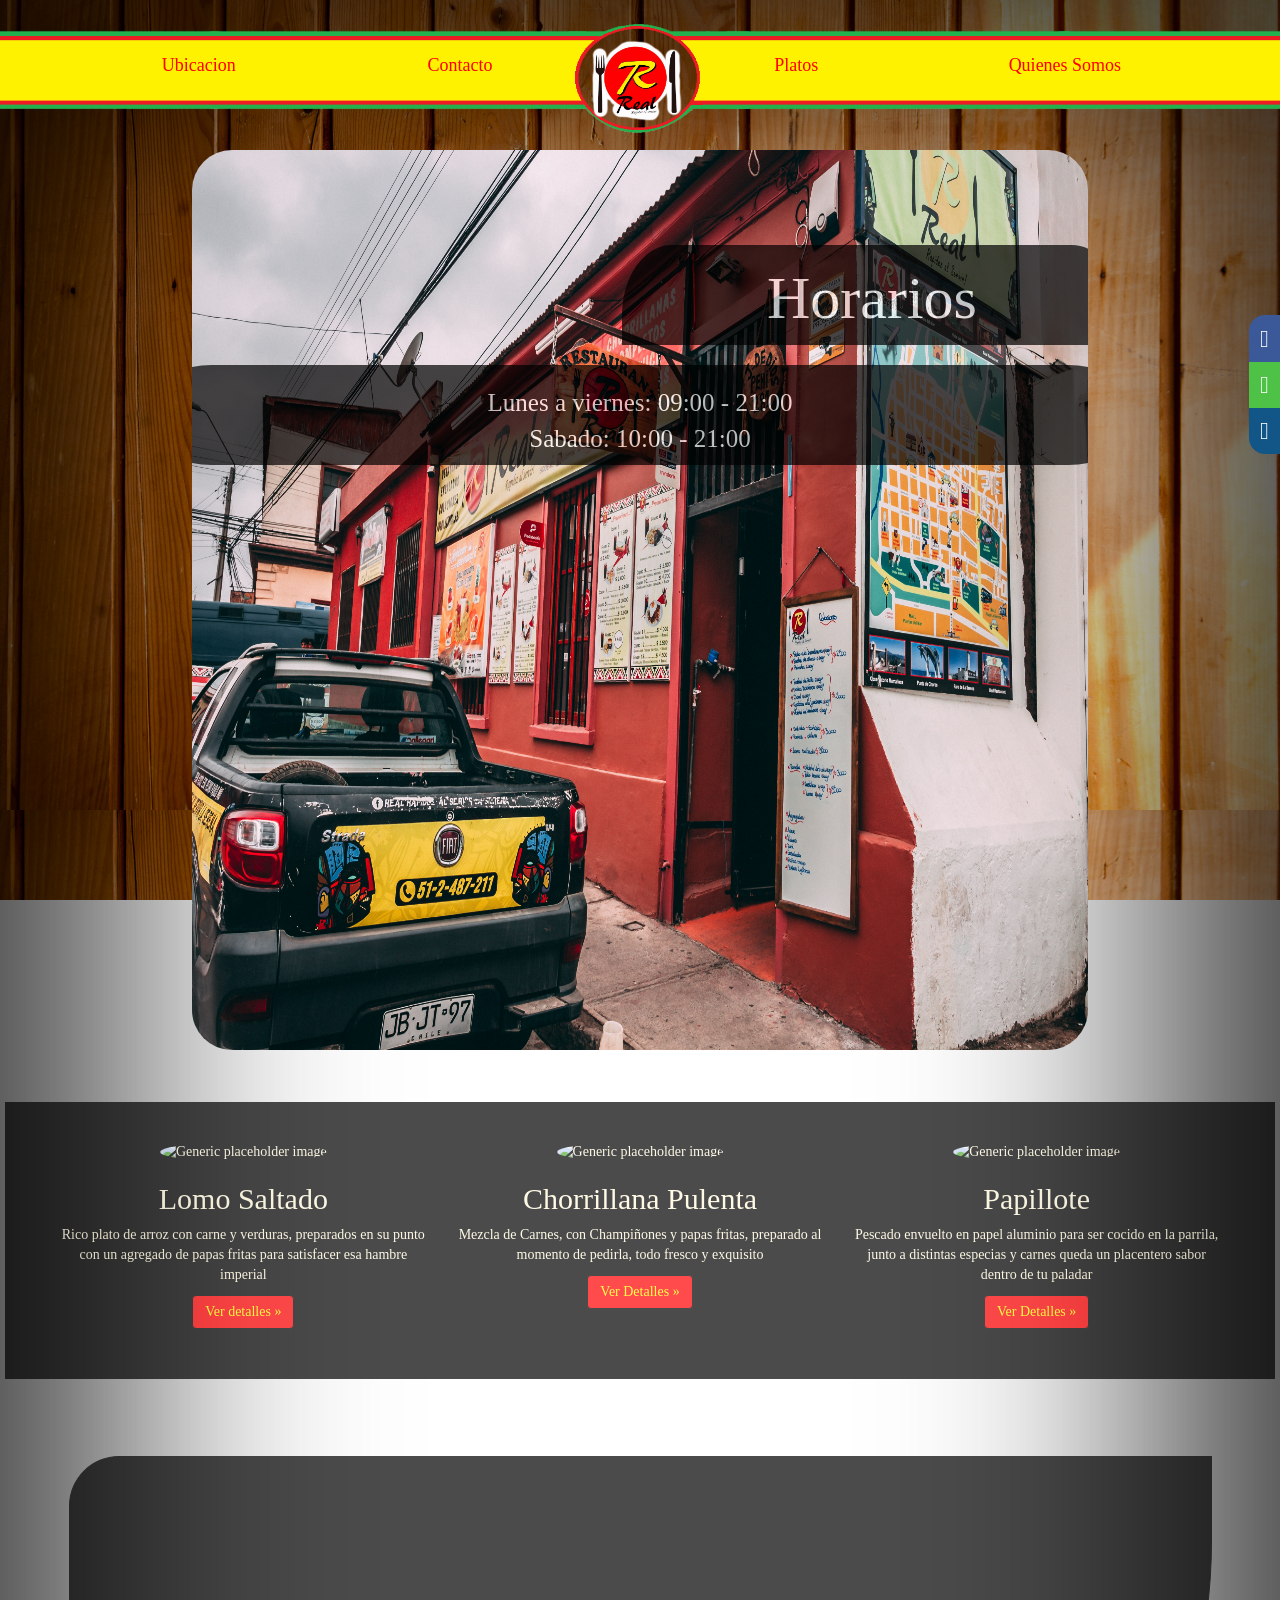
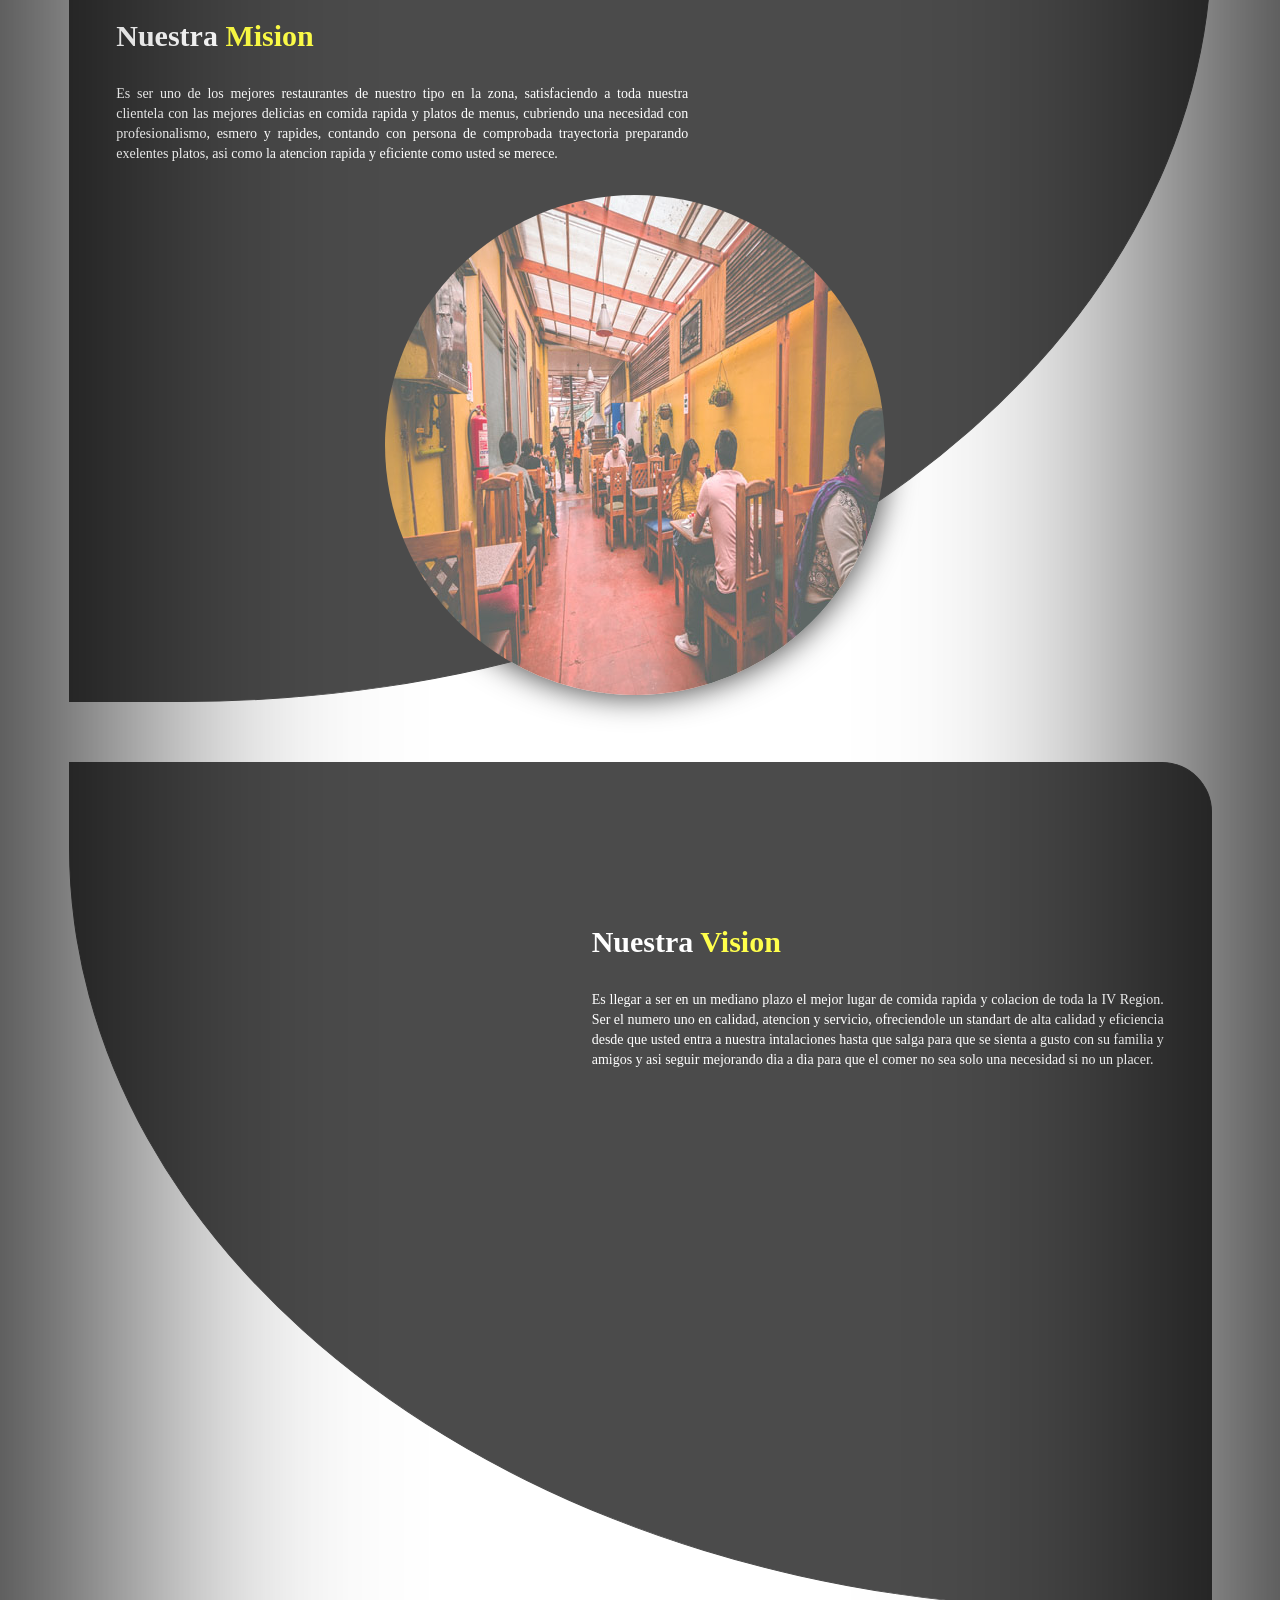
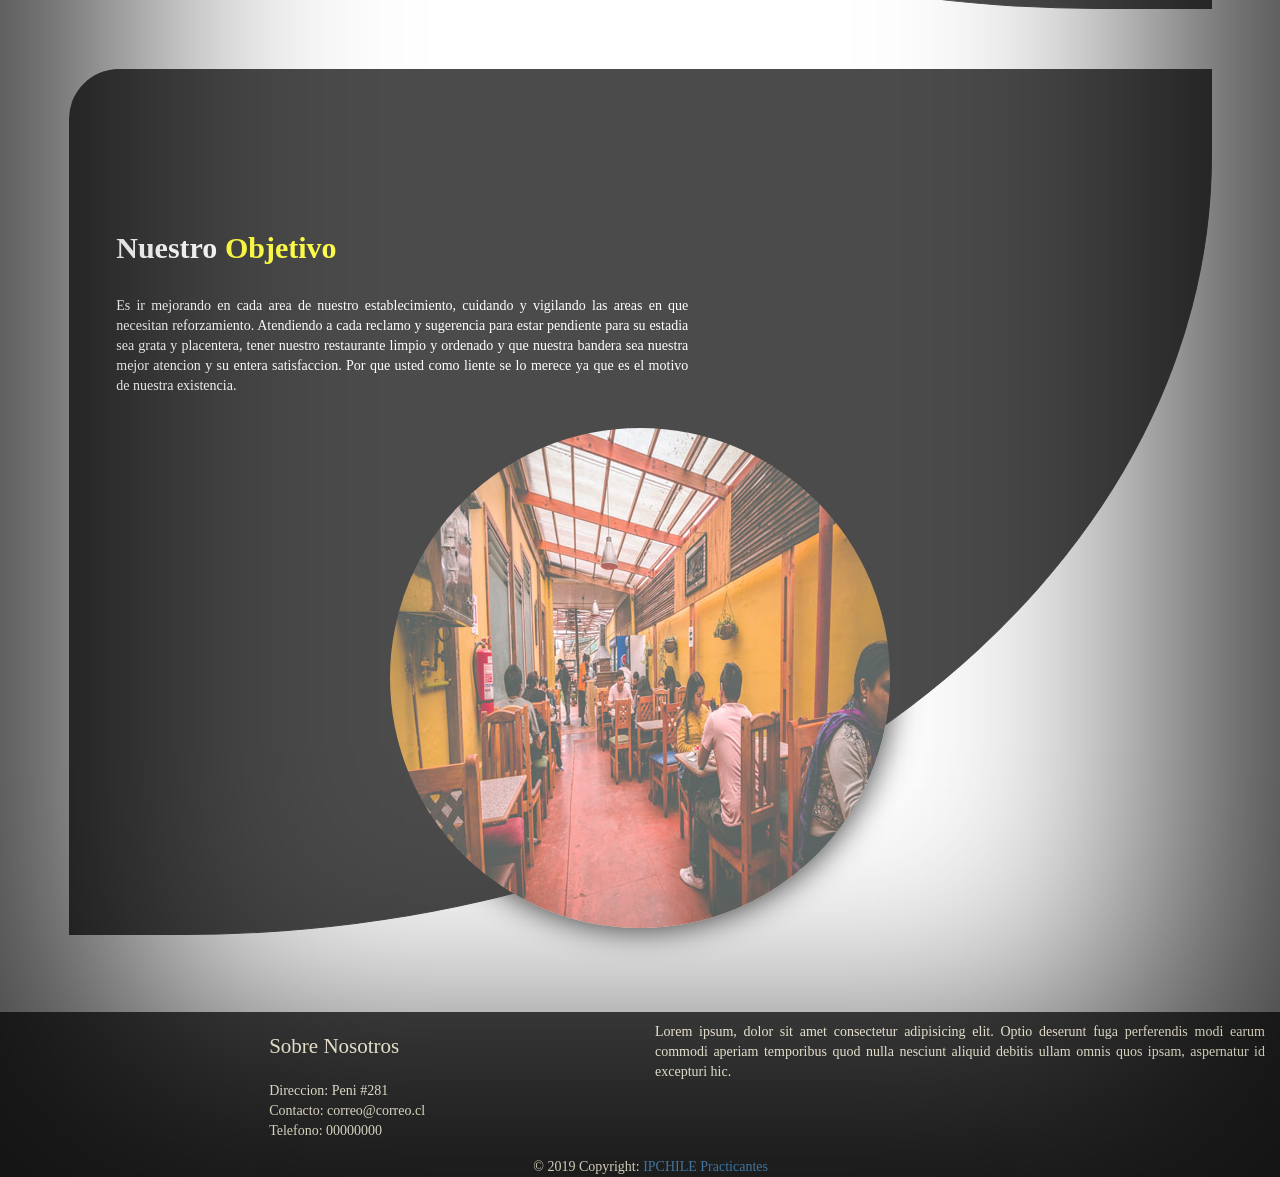
==== Index.html @ c574bedd "Update 9:47 seba Modifico css para mayor estilo" ====
<!DOCTYPE html>
<html>
<head>
    <link rel="stylesheet" type="text/css" href="css/General.css">
    <link rel="stylesheet" type="text/css" href="css/Imagen.css">
    <link rel="stylesheet" type="text/css" href="css/Divs.css">
    <link rel="stylesheet" type="text/css" href="css/Aside.css">
    <link rel="stylesheet" type="text/css" href="css/estilos.css">
    <link rel="stylesheet" type="text/css" href="css/font-awesome.css">
    <link rel="stylesheet" type="text/css" href="css/IconStyle.css">
    <link rel="stylesheet" type="text/css" href="css/iconFuentes.css">
    <link rel="stylesheet" type="text/css" href="css/bootstrap.min.css">
    <link rel="stylesheet" type="text/css" href="css/MovilResponsive.css">
    <link rel="stylesheet" type="text/css" href="css/PCResponsive.css">
    <link rel="stylesheet" type="text/css" href="css/TabletResponsive.css">
    <link rel="stylesheet" type="text/css" href="css/SocialBar.css">
    <link rel="stylesheet" type="text/css" href="css/SlideShowImagenes.css">
    <link rel="stylesheet" type="text/css" href="css/SlideShow.css">
    <meta http-equiv="X-UA-Compatible" content="IE=edge">
    <script src="js/jquery-3.1.0.min.js"></script>
    <script src="js/main.js"></script>
    <script src="js/npm.js"></script>
    <script src="js/jquery.js"></script>
    <script src="https://code.jquery.com/jquery-1.12.4.min.js" integrity="sha384-nvAa0+6Qg9clwYCGGPpDQLVpLNn0fRaROjHqs13t4Ggj3Ez50XnGQqc/r8MhnRDZ" crossorigin="anonymous"></script>
    <script>
        window.jQuery || document.write('<script src="js/vendor/jquery.min.js"><\/script>')
    </script>
    <SCRIPT LANGUAGE="JavaScript">
        var txt = " Real, rapidez al servir ||";
        var espera = 250;
        var refresco = null;

        function rotulo_title() {
            document.title = txt;
            txt = txt.substring(1, txt.length) + txt.charAt(0);
            refresco = setTimeout("rotulo_title()", espera);
        }
        rotulo_title();
    </SCRIPT>


    <link rel="shortcut icon" type="image/x-icon" href="Assets/Logo.jpg">
    <meta charset="utf-8">
    <meta name="viewport" content="width=device-width, user-scalable=no" />
</head>

<body>
    <div class="social-bar">
        <a href="https://www.facebook.com/" class="icon icon-facebook" target="_blank"></a>
        <a href="https://twitter.com/" class="icon icon-twitter" target="_blank"></a>
        <a href="https://www.instagram.com/" class="icon icon-instagram" target="_blank"></a>
    </div>
    <header>
        <div class="container">
            <div class="divlft">
                <nav>
                    <ul>
                        <li class="menu-li-superior-rigth"><a href="index.html" class="menu-a-superior">Ubicacion</a></li>
                        <li class="menu-li-superior-rigth"><a href="index.html" class="menu-a-superior">Contacto</a></li>
                    </ul>
                </nav>
            </div>
            <div class="divlog">
                <nav><a href="Index.html"><img src="Assets/Logo.png" class="format"></a></nav>
            </div>
            <div class="divrgt">
                <nav>
                    <ul>
                        <li class="menu-li-superior-left"><a href="index.html" class="menu-a-superior">Platos</a></li>
                        <li class="menu-li-superior-left"><a href="index.html" class="menu-a-superior">Quienes Somos</a></li>
                    </ul>
                </nav>
            </div>
        </div>
    </header>
    <article class="articulos">
        <div class="slideshow">
            <ul class="slider">
                <li>
                    <img src="img/1.jpg" class="format2" alt="">
                    <section class="caption">
                        <div class="caption">
                            <h1 class="Titulo-Slideshow">Horarios</h1>
                            <p class="Texto-Slideshow">Lunes a viernes: 09:00 - 21:00
                                <br>Sabado: 10:00 - 21:00</p>
                        </div>
                    </section>
                </li>
                <li>
                    <img src="img/Ensalada.jpg" class="format2" alt="">

                    <section class="caption">
                        <div class="caption">
                            <h1 class="Titulo-Slideshow">Comida Casera</h1>
                            <p class="Texto-Slideshow">Ven y disfruta de un rico almuerzo casero, preparado al momento, con ingredientes frescos y deliciosos</p>
                        </div>
                    </section>
                </li>
                <li>
                    <img src="img/Parrila.jpg" class="format2" alt="">
                    <section class="caption">
                        <div class="caption">
                            <h1 class="Titulo-Slideshow">Parrilladas</h1>
                            <p class="Texto-Slideshow">Carnes preparadas a la parrilla lista para ser servida en el momento que la pidas</p>
                        </div>
                    </section>
                </li>
                <li>
                    <img src="img/4.jpg" class="format2" alt="">
                    <section class="caption">
                        <div class="caption">
                            <h1 class="Titulo-Slideshow">Visitanos</h1>
                            <p class="Texto-Slideshow">Nuestra nueva ubicacion es Peni #281, ven y sirvete los platos que tanto te gustan</p>
                        </div>
                    </section>
                </li>
                <li>
                    <img src="img/Chorrilana.jpg" class="format2" alt="">
                    <section class="caption">
                        <div class="caption">
                            <h1 class="Titulo-Slideshow">Chorrillanas</h1>
                            <p class="Texto-Slideshow">Las chorrillanas de siempre, desde la "Terrible" hasta la "Real" pidelas a tu gusto</p>
                        </div>
                    </section>
                </li>
            </ul>

            <ol class="pagination">

            </ol>

            <div class="left">
                <span class="fa fa-chevron-left"></span>
            </div>

            <div class="right">
                <span class="fa fa-chevron-right"></span>
            </div>

        </div>




        <!-- Marketing messaging and featurettes
    ================================================== -->
        <!-- Wrap the rest of the page in another container to center all the content. -->

        <div class="container marketing">
            <hr class="hr-invisible">
            <!-- Three columns of text below the carousel -->
            <div class="row cajatransparentesuperior">
                <div class="col-lg-4">
                    <img class="img-circle" src="img/Chorrilana.jpg" alt="Generic placeholder image" width="140" height="140">
                    <h2>Lomo Saltado</h2>
                    <p class="text-center">Rico plato de arroz con carne y verduras, preparados en su punto<br>con un agregado de papas fritas para satisfacer esa hambre imperial</p>
                    <p><a class="btn btn-default" href="#" role="button">Ver detalles &raquo;</a></p>
                </div><!-- /.col-lg-4 -->
                <div class="col-lg-4 prueba">
                    <img class="img-circle" src="img/Ensalada.jpg" alt="Generic placeholder image" width="140" height="140">
                    <h2>Chorrillana Pulenta</h2>
                    <p class="text-center">Mezcla de Carnes, con Champiñones y papas fritas, preparado al momento de pedirla, todo fresco y exquisito</p>
                    <p><a class="btn btn-default" href="#" role="button">Ver Detalles &raquo;</a></p>
                </div><!-- /.col-lg-4 -->
                <div class="col-lg-4 prueba">
                    <img class="img-circle" src="img/Completo.jpg" alt="Generic placeholder image" width="140" height="140">
                    <h2>Papillote</h2>
                    <p class="text-center">Pescado envuelto en papel aluminio para ser cocido en la parrila, junto a distintas especias y carnes queda un
                        placentero sabor dentro de tu paladar</p>
                    <p><a class="btn btn-default" href="#" role="button">Ver Detalles &raquo;</a></p>
                </div><!-- /.col-lg-4 -->
            </div><!-- /.row -->


            <!-- START THE FEATURETTES -->

            <hr class="hr-invisible">

            <div class="row centrado cajatransparente bordes1">
                <div class="col-md-7 posicionar1 ">
                    <h2 class="centrado sombra titulo text-left">Nuestra <span class="text-muted">Mision</span></h2>
                    <p class=" text-justify centrado sombra">Es ser uno de los mejores restaurantes de nuestro tipo en la zona, satisfaciendo
                        a toda nuestra clientela con las mejores delicias en comida rapida y platos de menus, cubriendo una necesidad con profesionalismo, esmero
                        y rapides, contando con persona de comprobada trayectoria preparando exelentes platos, asi como la atencion rapida y eficiente como usted se merece.
                    </p>
                </div>
                <div class="col-md-0.5 col-md-pull-7">
                    <img class="img1" src="img/V_1(500).jpg" alt="Imagen">
                </div>
            </div>


            <div class="row centrado cajatransparente bordes2">
                <div class="col-md-7 col-md-push-5 posicionar2 ">
                    <h2 class="centrado sombra titulo text-left">Nuestra <span class="text-muted">Vision</span></h2>
                    <p class="text-justify centrado sombra">Es llegar a ser en un mediano plazo el mejor lugar de comida rapida y colacion
                        de toda la IV Region. Ser el numero uno en calidad, atencion y servicio, ofreciendole un standart
                        de alta calidad y eficiencia desde que usted entra a nuestra intalaciones hasta que salga para que
                        se sienta a gusto con su familia y amigos y asi seguir mejorando dia a dia para que el comer no sea solo una necesidad si no un placer.
                    </p>
                </div>
                <div class="col-md-0.5 col-md-pull-7">
                    <img class="img2" src="img/V_1(500).jpg" alt="Imagen">
                </div>
            </div>


            <div class="row centrado cajatransparente bordes1">
                <div class="col-md-7 posicionar3">
                    <h2 class=" sombra titulo text-left">Nuestro <span class="text-muted">Objetivo</span></h2>
                    <p class="text-justify centrado sombra">Es ir mejorando en cada area de nuestro establecimiento, cuidando y vigilando
                        las areas en que necesitan reforzamiento. Atendiendo a cada reclamo y sugerencia para estar pendiente para su estadia sea grata
                        y placentera, tener nuestro restaurante limpio y ordenado y que nuestra bandera sea nuestra mejor atencion y su entera satisfaccion.
                        Por que usted como liente se lo merece ya que es el motivo de nuestra existencia.</p>
                </div>
                <div class="col-md-0.5 col-md-pull-7">
                    <img class="img3" src="img/V_1(500).jpg" alt="Imagen">
                </div>
            </div>

            <hr class="hr-invisible">


        </div><!-- /.container -->

    </article>

    <!-- Footer -->
    <footer class="page-footer font-small teal">

        <!-- Footer Text -->
        <div class="container-fluid text-center text-md-left ">

            <!-- Grid row -->
            <div class="row">

                <!-- Grid column -->
                <div class="col-md-6 mt-md-0 mt-3">

                    <!-- Content -->
                    <h1 class="lead text-justify col-md-offset-5">Sobre Nosotros</h1 >
                    <p class="text-justify col-md-offset-5">Direccion: Peni #281 <br>
                        Contacto: correo@correo.cl<br>
                        Telefono: 00000000<br>

                    </p>

                </div>
                <div class="col-md-6">

                    <!-- Content -->
                    <h5 class="text-uppercase font-weight-bold"></h5>
                    <p class="col-md-13 text-justify ">Lorem ipsum, dolor sit amet consectetur adipisicing elit. Optio deserunt fuga perferendis modi earum commodi aperiam temporibus quod nulla nesciunt aliquid debitis ullam omnis quos ipsam, aspernatur id excepturi hic.</p>

                </div>
                <!-- Grid column -->

            </div>
            <!-- Grid row -->

        </div>
        <!-- Footer Text -->

        <!-- Copyright -->
        <div class="col-md-offset-5">© 2019 Copyright:
            <a href="https://www.ipchile.cl/admision/admision-online/?gclid=Cj0KCQjwhPfkBRD0ARIsAAcYycE-NHzD-tDFel5ok-wSCmebbzLENwunxQVW1ez2j1E7ZQ4zYWJNzcIaAm8hEALw_wcB"> IPCHILE Practicantes</a>
        </div>
        <!-- Copyright -->

    </footer>
    <!-- Footer -->
</body></html>
---- css/General.css ----
* {
    margin: 0;
    padding: 0;
    box-sizing: border-box;
}

header nav {
    float: right;
    margin-top: 5px;
    
}

header nav li a {
    color: red;
    display:inline-block;
    transition:all .5s ease-in-out;
    transform: scale(1.2);
    -ms-transform: scale(1.2); // IE 9 
    -moz-transform: scale(1.2); // Firefox 
    -webkit-transform: scale(1.2); // Safari and Chrome 
    -o-transform: scale(1.2); // Opera 
     
}

header nav li a:hover {
    
    transform: scale(1.5);
    -ms-transform: scale(1.5); // IE 9 
    -moz-transform: scale(1.5); // Firefox 
    -webkit-transform: scale(1.5); // Safari and Chrome 
    -o-transform: scale(1.5); // Opera
}

body {
    background-size: 79%;
    background-attachment: fixed;
    background-image: url(../Assets/BG.png);   
}

footer {
    /*EDICION PIE DE PAGINA*/
    background-color: black;
    opacity: 0.7;
}
---- css/Imagen.css ----
li.menu-li-superior-rigth {
    padding: 20px;
    
}li.menu-li-superior-rigth {
    padding: 20px 20px;;  
}

li.menu-li-superior-left {
    padding: 20px 20px;  
}

img.format {
    /*EDICION IMAGEN LOGO*/
    display: block;
    transition: all .5s ease-in-out;
    transform: scale(1.2);
    -ms-transform: scale(1.2); // IE 9 
    -moz-transform: scale(1.2); // Firefox 
    -webkit-transform: scale(1.2); // Safari and Chrome 
    -o-transform: scale(1.2); // Opera 
}

img.format:hover {
    /*EDICION IMAGEN LOGO*/
    transform: scale(1.5);
    -ms-transform: scale(1.5); // IE 9 
    -moz-transform: scale(1.5); // Firefox 
    -webkit-transform: scale(1.5); // Safari and Chrome 
    -o-transform: scale(1.5); // Opera 
}

/* RESPONSIVE DE IMAGEN LOGOTIPO */
---- css/Divs.css ----
div {
    list-style: none;
    display: inline-block;

}

div.container {
    width: 100%;
    padding: 5px;
    text-align: center;
}

div.divlft {
    text-align: center;
    margin-bottom: 35px;
}

div.divlog {
    margin-left:1%;
    margin-bottom: 0.8%
}

div.divrgt {
    text-align: center;
    margin-bottom: 35px;
}

div.slide {
    margin-left: 15%;
    margin-bottom: 3%;
    width: 70%;
}

div.texto {
    margin-left: 15%;
    width: 70%;
}
---- css/MovilResponsive.css ----
/* Diseño para Movil */
@media screen and (min-width: 350px) and (max-width:600px) {

    /*Diseño de Imagenes*/
    img.format {
        margin-top: 20%;
        width: 40px;
        margin-left: 15%;
    }

    li.menu-li-superior-rigth {
        margin-left: -180%;
        font-size: 11px;
        margin-bottom: 15%;
    }

    li.menu-li-superior-left {
        margin-left: 100%;
        font-size: 11px;
        margin-bottom: 23%;
    }

    img.format2 {
        /*Imagen Slide*/
        margin-top: 30px;
        height: 200px;
        display: block;
    }

    img.img1 {
        /*DISEÑO IMAGENES VISION/OBJETIVO/MISION*/
        border-radius: 10%;
        transform: scale(0.4);
        width: 400px;
        height: 400px;
        margin-top: -110px;
        margin-left: -15%;
        margin-bottom: -150px;
    }

    img.img2 {
        /*DISEÑO IMAGENES VISION/OBJETIVO/MISION*/
        border-radius: 12%;
        transform: scale(0.4);
        width: 400px;
        height: 400px;
        margin-top: -110px;
        margin-left: -15%;
        margin-bottom: -150px;
    }

    img.img3 {
        /*DISEÑO IMAGENES VISION/OBJETIVO/MISION*/
        border-radius: 10%;
        transform: scale(0.4);
        width: 400px;
        height: 400px;
        margin-top: -110px;
        margin-left: -15%;
        margin-bottom: -150px;
    }

    .centrado {
        width: 90%;
        margin-left: 10px;
    }

    .justificar {
        text-align: justify;
    }

    /*Fin diseño imagenes*/
    html,body{/*BLOQUEAR MOVIMIENTO HORIZONTAL*/
        max-width: 100%;
        overflow-x: hidden;
    }
    body {
        max-width: 100%;
        background-size: 100pc;
        background-position: center;
        background-attachment: fixed;
        background-image: url(../Assets/BG.png);
    }


    header {
        width: 100%;
        overflow: hidden;
        background-image: url(../Assets/Ejemplo%20Banner2.png);
        background-size: 450px;
        background-position: center;
        text-align: center;
    }

    .slider .caption h1 {
        margin-top: -150px;
        font-size: 15px;
    }

    .slider .caption p {
        margin-top: -10;
        font-size: 10px;
    }

    .pagination li {

        font-size: 10px;
        margin: 2px 1px;
        color: #858585;
        cursor: pointer;
        margin-top: -135px;
    }

    .left,
    .right {
        margin-top: 8%;
        position: absolute;
        top: 0;
        height: 100%;

        display: flex;
        align-items: center;

        color: #fff;
        font-size: 10px;
        cursor: pointer;
        z-index: 2;
    }

    .left {
        left: 10px;
    }

    .right {
        right: 10px;
    }

    .centrado {
        margin-right: 10px;
        padding: 10px;
        text-align: center;
    }
    .prueba{
        width: 250px;
        
    }
}
---- css/PCResponsive.css ----
/* Diseño para PC Full hd*/
@media screen and (min-width: 1025px) and (max-width:2049px) {

    /*Diseño Imagenes*/
    img.format {
        width: 80px;
        margin: 1px;
        margin-top: 30px;
        margin-left:-9.5px;
        

    }

    html,
    body {
        /*BLOQUEAR MOVIMIENTO HORIZONTAL*/
        max-width: 100%;
        overflow-x: hidden;

    }


    li.menu-li-superior-rigth {
        text-align: left;
        display: inline-block;
    }


    li.menu-li-superior-left {
        text-align: right;
        display: inline-block;

    }

    img.format2 {
        /*EDICION IMAGEN SLIDE*/
        width: 900px;
        border-radius: 40px;
        height: 900px;
        display: block;
        max-height: 100%;
        max-width: 100%;
        
 

    }

    /*Fin Diseño Imagenes*/
    body {
        background-position: center;
        background-size: 100%;
        background-attachment: fixed;
        background-image: url(../Assets/BG.png);
        box-shadow: inset 0px 0px 650px 122px rgba(0, 0, 0, 0.75);

    }

    header {
        width: 100%;
        overflow: hidden;
        background-image: url(../Assets/Ejemplo%20Banner1080.png);
        background-size: 1080px;
        background-position: center;
        height: 150px;
        margin:


    }


    /*CSS IMAGENES VISION MISION OBJETIVO*/

    img.img1 {
        /*DISEÑO IMAGENES VISION/OBJETIVO/MISION*/
        transition: all .8s ease-in-out;
        border-radius: 50%;
        background-position: left;
        margin-right: 10px;
        box-shadow: 0px 0px 30px 2px black
    }

    img.img2 {
        /*DISEÑO IMAGENES VISION/OBJETIVO/MISION*/
        transition: all .8s ease-in-out;
        border-radius: 50%;
        margin-left: -400%;
        box-shadow: 0px 0px 30px 2px black
    }

    img.img3 {
        /*DISEÑO IMAGENES VISION/OBJETIVO/MISION*/
        transition: all .8s ease-in-out;
        border-radius: 50%;
        box-shadow: 0px 0px 30px 2px black
    }

    img.img1:hover {
        /*DISEÑO IMAGENES VISION/OBJETIVO/MISION*/
        border-radius: 10%;
        -webkit-border-radius: 10%;
        box-shadow: 0px 0px 100px 15px black;
        -webkit-box-shadow: 0px 0px 100px 15px black;
        transform: rotate(360deg);
        -webkit-transform: rotate(360deg);
    }

    img.img2:hover {
        /*DISEÑO IMAGENES VISION/OBJETIVO/MISION*/
        border-radius: 10%;
        -webkit-border-radius: 10%;
        box-shadow: 0px 0px 100px 15px black;
        -webkit-box-shadow: 0px 0px 100px 15px black;
        transform: rotate(360deg);
        -webkit-transform: rotate(360deg);
    }

    img.img3:hover {
        /*DISEÑO IMAGENES VISION/OBJETIVO/MISION*/
        border-radius: 10%;
        -webkit-border-radius: 10%;
        box-shadow: 0px 0px 100px 15px black;
        -webkit-box-shadow: 0px 0px 100px 15px black;
        transform: rotate(360deg);
        -webkit-transform: rotate(360deg);

    }

    .slider .caption h1.Titulo-Slideshow {
        font-size: 60px;
        position: absolute;
        color: white;
        bottom: 1800px;
        left: 400px;
    }

    .slider .caption p.Texto-Slideshow {
        justify-content: center;
        text-align: justify;
        font-size: 25px;
        position: absolute;
        bottom: 1700px;
    }


    .pagination {
        position: absolute;
        width: 100%;
        display: flex;
        justify-content: center;
        top: 900px;


    }

    .pagination li {
        font-size: 25px;
        margin: 2px 3px;
        color: #858585;
        cursor: pointer;
    }

    /*Control de FLECHAS IZQUIERDA Y DERECHA*/

    .left,
    .right {
        margin-top: 2%;
        position: absolute;
        top: 0;
        height: 100%;
        text-align: center;
        display: flex;
        align-items: center;
        color: yellow;
        font-size: 45px;
        cursor: pointer;
        z-index: 2;
        transition: all .5s ease-in-out;
    }

    .left {
        left: -0.1px;
        background-color: black;
        top: -27px;
        border-top-left-radius: 50px;
        border-bottom-left-radius: 50px;
    }

    .right {
        right:-1px;
        background-color: black;
        top: -27px;
        border-top-right-radius: 50px; 
        border-bottom-right-radius: 50px;
    }


    /*CSS PARA EFECTO DE INCREMENTO FLECHAS LATERALES*/

    .right:hover {
        color: red;
        text-shadow: -5px 0px 15px black;
        transform: scale(1.2);
        border-top-right-radius: 50px; 
        border-bottom-right-radius: 50px;

    }

    .left:hover {
        color: red;
        text-shadow: 5px 0px 15px black;
        transform: scale(1.2);
        border-top-left-radius: 50px;
        border-bottom-left-radius: 50px;
    }


    .centrado {
        width: 90%;
        margin-left: 10px;
    }

    .justificar {
        text-align: justify;
    }

    header a {
        margin-top: 15px;
        font-size: 15px;
    }



    a.menu-a-superior {
        margin-left: 80px;
        margin-right: 80px;
    }

    .posicionar1 {
        margin-top: 130px;
    }

    .posicionar2 {
        margin-top: 130px;
    }

    .posicionar3 {
        margin-top: 130px;
    }

    div.cajatransparente {
        margin: 30px;
        background-color: black;
        border: 1px solid black;
        opacity: 0.7;
        filter: alpha(opacity=60);

    }

    div.cajatransparentesuperior {
        margin: 0px;
        background-color: black;
        border: 40px solid black;
        opacity: 0.7;
        filter: alpha(opacity=60);

    }

    div.cajatransparente p {
        margin: 5%;
        color: white;
    }

    div.cajatransparente h2.titulo {
        margin: 5%;
        font-weight: bold;
        color: white;
    }

    div.bordes1 {
        border-bottom-right-radius: 90%;
        border-top-left-radius: 50px;
    }

    div.bordes2 {
        border-bottom-left-radius: 90%;
        border-top-right-radius: 50px;

    }

    .hr-invisible {
        opacity: 0;
    }
    div.caption h1.Titulo-Slideshow{
        background-color: black;
        width: 500px;
        height: 100px;
        opacity: 0.7;
        
    }div.caption p{
        background-color: black;
        width: 1000px;
        height: 100px;
        opacity: 0.7;
        
    }
    p.Texto-Slideshow{
        text-align-last: center;
        border-bottom-left-radius: 10% 70%;
        border-bottom-right-radius: 10% 70%;
        border-top-left-radius: 10% 70%;
        border-top-right-radius: 10% 70%;
        padding: 20px 20px 20px 20px;
    } h1.Titulo-Slideshow{
        margin: 30px;
        text-align-last: center;
        border-top-left-radius: 10% 70%;
        border-top-right-radius: 10% 70%;
        padding: 20px 20px 20px 20px;
    }
}
---- css/TabletResponsive.css ----
/* Diseño para tabletas y PC */
@media screen and (min-width: 601px) and (max-width: 1024px) {
    img.format {
        width: 60px;
        margin: 1px;
        padding-bottom: 15px;
        margin-left: -12px;

    }

    li.menu-li-superior-rigth {
        text-align: left;
        display: inline-block;
    }

    li.menu-li-superior-left {
        text-align: right;
        display: inline-block;
    }

    li a.menu-a-superior {
        padding-top: 23px;
        padding-left: 30px;
        padding-right: 30px;
        font-size: 11px;
    }

    html,
    body {
        /*        BLOQUEAR MOVIMIENTO HORIZONTAL*/
        max-width: 100%;
        overflow-x: hidden;
    }

    img.format2 {
        /*EDICION IMAGEN SLIDE*/
        width: 100%;
        margin-top: 10px;
        height: 450px;
        display: block;
        max-height: 100%;
        max-width: 100%;
    }


    body {
        background-size: 110pc;
        background-attachment: fixed;
        background-image: url(../Assets/BG.png);
    }

    header {
        width: 100%;
        overflow: hidden;
        background-image: url(../Assets/Ejemplo%20Banner2.png);
        background-size: 768px;
        background-position: center;
        text-align: center;
    }

    .slider .caption h1 {
        margin-top: -300px;
        font-size: 40px;
        position: absolute;
        color: white
    }

    .slider .caption p {
        margin-top: -45%;
        font-size: 16px;
        position: absolute;
    }


    .pagination {
        position: absolute;
        width: 100%;
        display: flex;
        justify-content: center;
    }

    .pagination li {
        font-size: 15px;
        margin: 2px 3px;
        color: #858585;
        cursor: pointer;
    }

    /*Control de FLECHAS IZQUIERDA Y DERECHA*/

    .left,
    .right {
        margin-top: 2%;
        position: absolute;
        top: 0;
        height: 100%;
        text-align: center;
        display: flex;
        align-items: center;
        color: yellow;
        font-size: 35px;
        cursor: pointer;
        z-index: 2;
        transition:all .5s ease-in-out;
    }

    .left {
        left: 10px;
    }

    .right {
        right: 10px;
    }


    /*CSS PARA EFECTO DE INCREMENTO FLECHAS LATERALES*/

    .right:hover {
        color: red;
        transform: scale(1.3);
    }

    .left:hover {
        color: red;
        transform: scale(1.3);
    }

    /*FINAL CSS PARA FLECHAS*/

    /*CSS IMAGENES VISION MISION OBJETIVO*/

    img.img1 {
        /*DISEÑO IMAGENES VISION/OBJETIVO/MISION*/
        transition: all .8s ease-in-out;
        border-radius: 50%;
        box-shadow: 0px 0px 15px 15px black;
        -webkit-box-shadow: 0px 0px 15px 15px #6665;
    }

    img.img2 {
        /*DISEÑO IMAGENES VISION/OBJETIVO/MISION*/
        transition: all .8s ease-in-out;
        border-radius: 50%;
        box-shadow: 0px 0px 15px 15px black;
        -webkit-box-shadow: 0px 0px 15px 15px #6665;

    }

    img.img3 {
        /*DISEÑO IMAGENES VISION/OBJETIVO/MISION*/
        transition: all .8s ease-in-out;
        border-radius: 50%;
        box-shadow: 0px 0px 15px 15px black;
        -webkit-box-shadow: 0px 0px 15px 15px #6665;


    }

    img.img1:hover {
        /*DISEÑO IMAGENES VISION/OBJETIVO/MISION*/
        border-radius: 10%;
        -webkit-border-radius: 10%;
        box-shadow: 0px 0px 15px 15px black;
        -webkit-box-shadow: 0px 0px 15px 15px black;
        transform: rotate(360deg);
        -webkit-transform: rotate(360deg);
    }

    img.img2:hover {
        /*DISEÑO IMAGENES VISION/OBJETIVO/MISION*/
        border-radius: 10%;
        -webkit-border-radius: 10%;
        box-shadow: 0px 0px 15px 15px black;
        -webkit-box-shadow: 0px 0px 15px 15px black;
        transform: rotate(360deg);
        -webkit-transform: rotate(360deg);
    }

    img.img3:hover {
        /*DISEÑO IMAGENES VISION/OBJETIVO/MISION*/
        border-radius: 10%;
        -webkit-border-radius: 10%;
        box-shadow: 0px 0px 15px 15px black;
        -webkit-box-shadow: 0px 0px 15px 15px black;
        transform: rotate(360deg);
        -webkit-transform: rotate(360deg);

    }

    /*FINAL CSS IMAGENES VISION MISION OBJETIVO*/
    .centrado {
        width: 90%;
        margin-left: 10px;
    }
    .col-lg-1,
    .col-lg-10,
    .col-lg-11,
    .col-lg-12,
    .col-lg-2,
    .col-lg-3,
    .col-lg-4,
    .col-lg-5,
    .col-lg-6,
    .col-lg-7,
    .col-lg-8,
    .col-lg-9,
    .col-md-1,
    .col-md-10,
    .col-md-11,
    .col-md-12,
    .col-md-2,
    .col-md-3,
    .col-md-4,
    .col-md-5,
    .col-md-7 {
        position: relative;
        min-height: 1px;
        padding-right: 15px;
        padding-left: 15px;
        margin-bottom: 20px;
        margin-top: 20px;

    }


}
---- css/SocialBar.css ----
xhtml {
	font-size: 16px;
}

.social-bar {
	position: fixed;
	right: 0;
	top: 35%;
	font-size: 1.5rem;
	display: flex;
	flex-direction: column;
	align-items: flex-end;
	z-index: 100;
}

.icon {
	color: white;
	text-decoration: none;
	padding: .7rem;
	display: flex;
	transition: all .5s;
}

.icon-facebook {
	background: #3b5998;
}

.icon-twitter {
	background: #4dc247;
}

.icon-instagram {
	background: #125688;
}

.icon:first-child {
	border-radius: 1rem 0 0 0;
}

.icon:last-child {
	border-radius: 0 0 0 1rem;
}

.icon:hover {
	padding-right: 3rem;
	border-radius: 1rem 0 0 1rem;
	box-shadow: 0 0 .5rem rgba(0, 0, 0, 0.42);
}
---- css/SlideShowImagenes.css ----
@font-face {
  font-family: 'icomoon';
  src:  url('fonts/icomoon.eot?i226ha');
  src:  url('fonts/icomoon.eot?i226ha#iefix') format('embedded-opentype'),
    url('fonts/icomoon.ttf?i226ha') format('truetype'),
    url('fonts/icomoon.woff?i226ha') format('woff'),
    url('fonts/icomoon.svg?i226ha#icomoon') format('svg');
  font-weight: normal;
  font-style: normal;
}

[class^="icon-"], [class*=" icon-"] {
  /* use !important to prevent issues with browser extensions that change fonts */
  font-family: 'icomoon' !important;
  speak: none;
  font-style: normal;
  font-weight: normal;
  font-variant: normal;
  text-transform: none;
  line-height: 1;

  /* Better Font Rendering =========== */
  -webkit-font-smoothing: antialiased;
  -moz-osx-font-smoothing: grayscale;
}
.icon-facebook:before{
  content: "\ea90";
}
.icon-instagram:before {
  content: "\ea92";
}
.icon-twitter:before {
  content: "\ea96";
}
.icon-youtube:before {
  content: "\ea9d";
}
---- css/SlideShow.css ----
/* -- HEADER -- */
.navbar {
    margin-bottom: 0;
}

.jumbotron {
    background: #428BCA;
    color: #fff;
    padding: 20px 0;
}

/* -- POST -- */
.main {
    margin-top: 20px;
    margin-bottom: 20px;
}

.post {
    padding-bottom: 20px;
    margin-bottom: 20px;
    border-bottom: 1px solid #999;
}

.post .post-title a {
    color: #333;
}ca

.post .thumb {
    margin-right: 10px;
    width: 40%;
}

.post .thumb img {
    width: 100%;
}

.post .contenedor-botones {
    width: 100%;
}

* {
    margin: 0;
    padding: 0;
    -webkit-box-sizing: border-box;
    -moz-box-sizing: border-box;
    box-sizing: border-box;
}

ol {
    margin-top: -50px;

}

ul,
ol {
    list-style: none;

}

.slideshow {
    width: 70%;
    height: 70%;
    position: relative;
    margin-left: 15%;
    margin-right: 15%;
    overflow: hidden;
}

.slider li,
ul {
    width: 100%;
}

.slider li {
    overflow: hidden;
}

.slider li img {
    width: 100%;
}

.slider .caption {
    position: absolute;
    width: 100%;
    height: 100%;
    padding: 15px 50px;
    display: flex;
    flex-direction: column;
    justify-content: center;
    align-items: center;
    text-align: center;
    color: white;
    z-index: 1;
    margin-top: 150px;
    text-shadow: 0px 10px 10px black ;
}
nav.fondo{
    background-color: black;
}

/* -- Media Querie -- */
@media screen and (max-width: 768px) {
    .post .thumb {
        width: 100%;
        margin-bottom: 20px;
        margin-right: 0;
    }
}
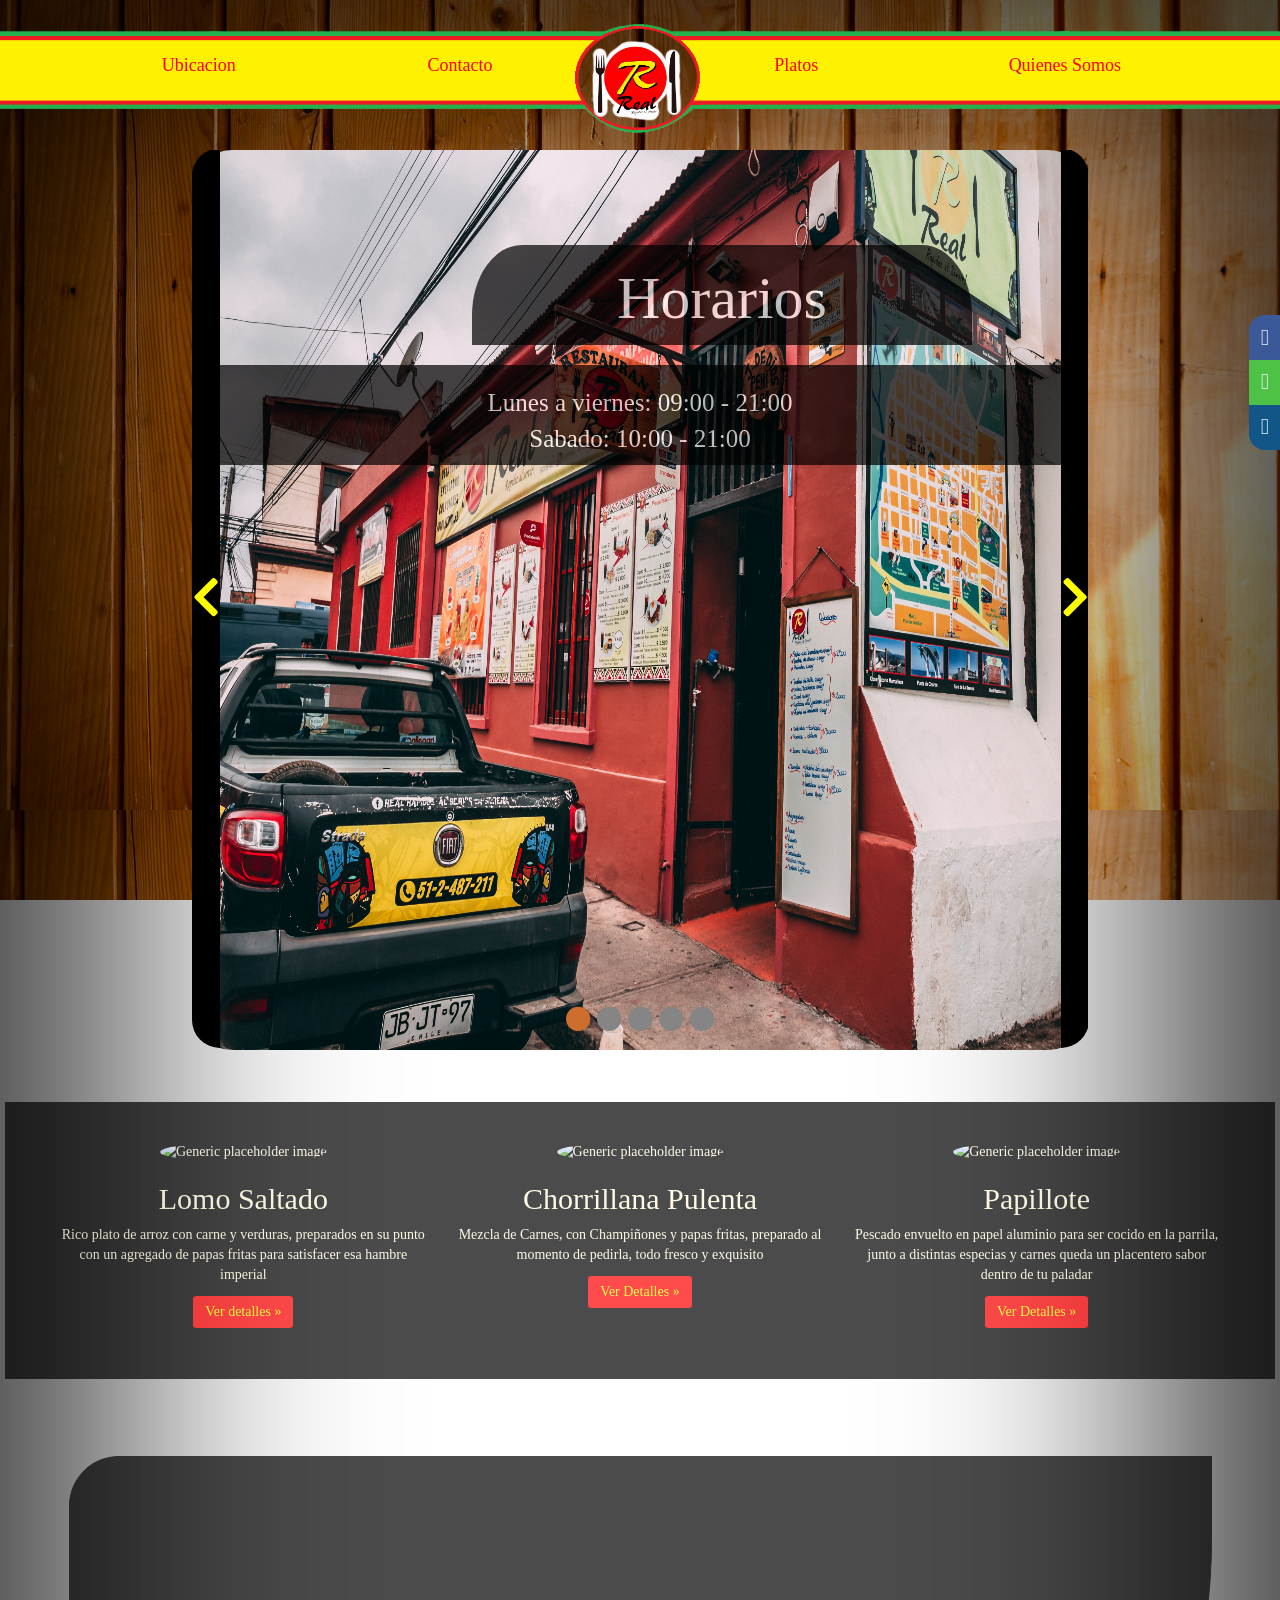
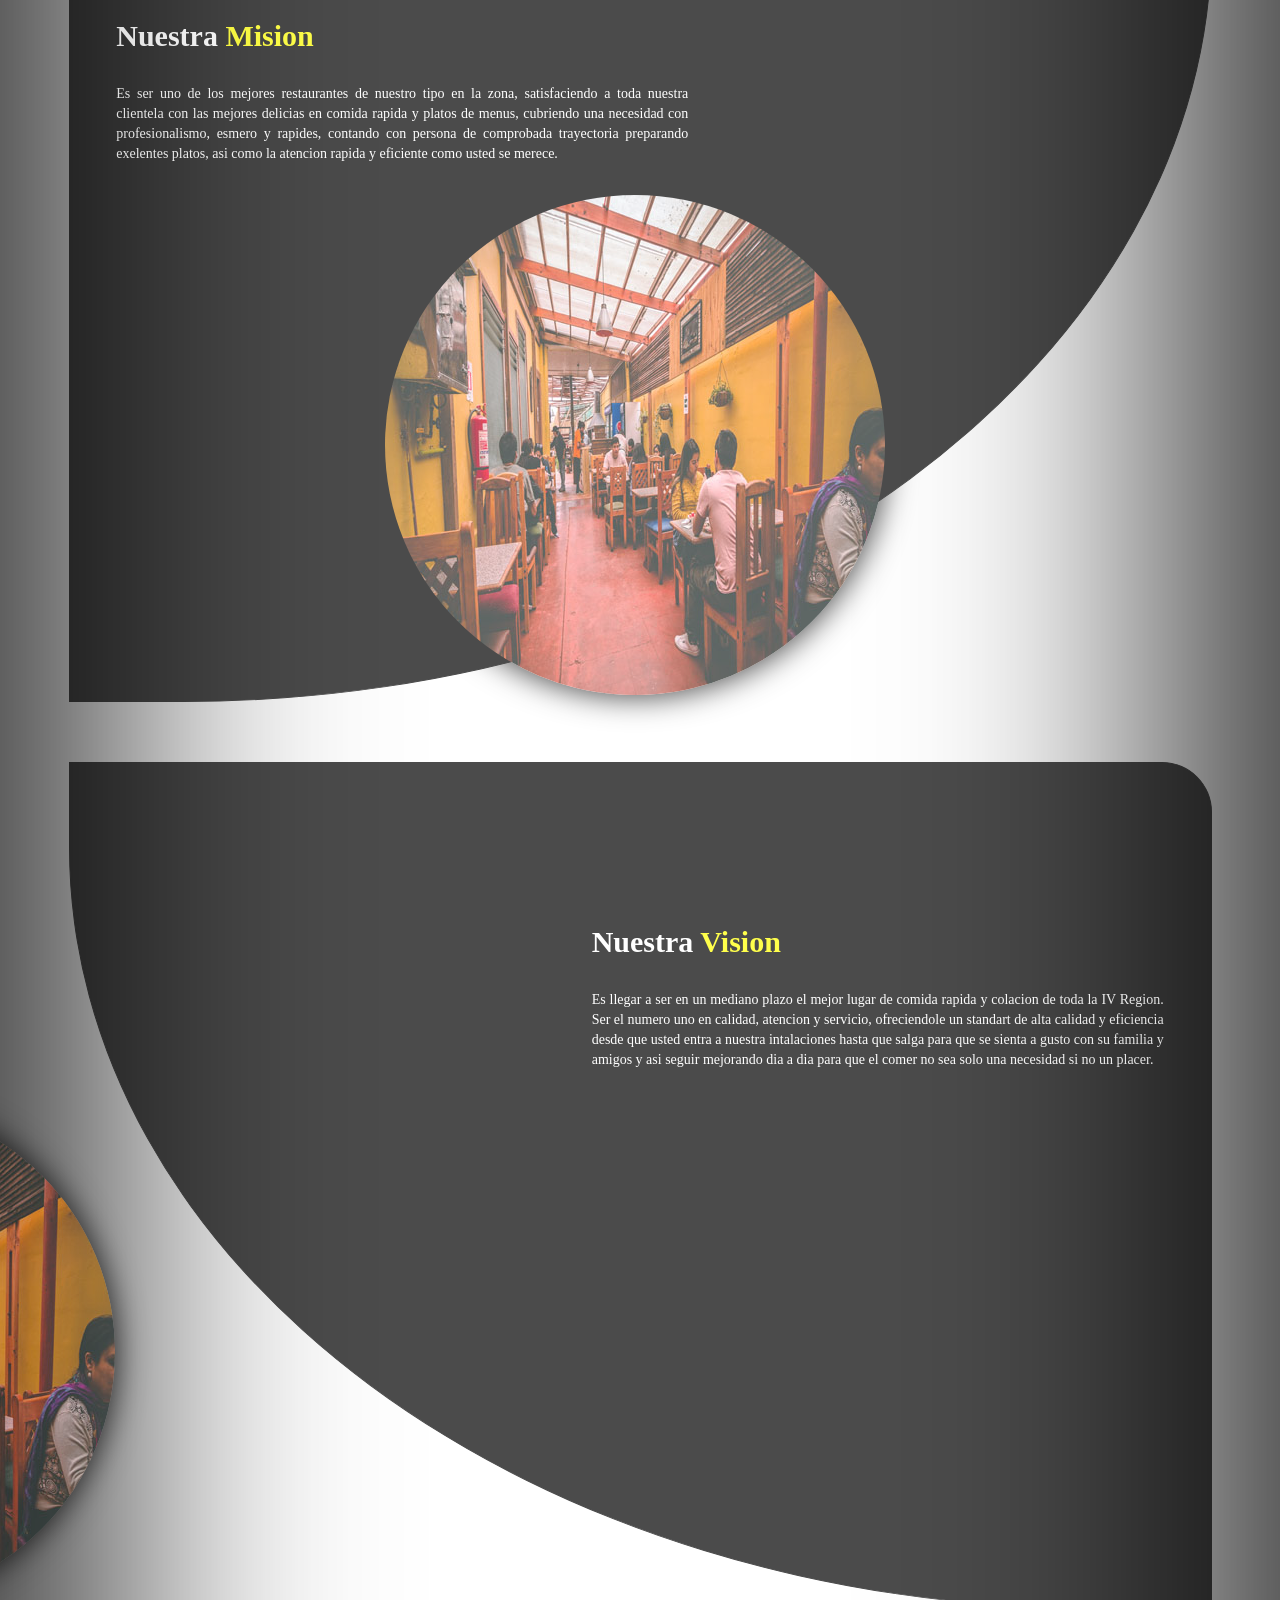
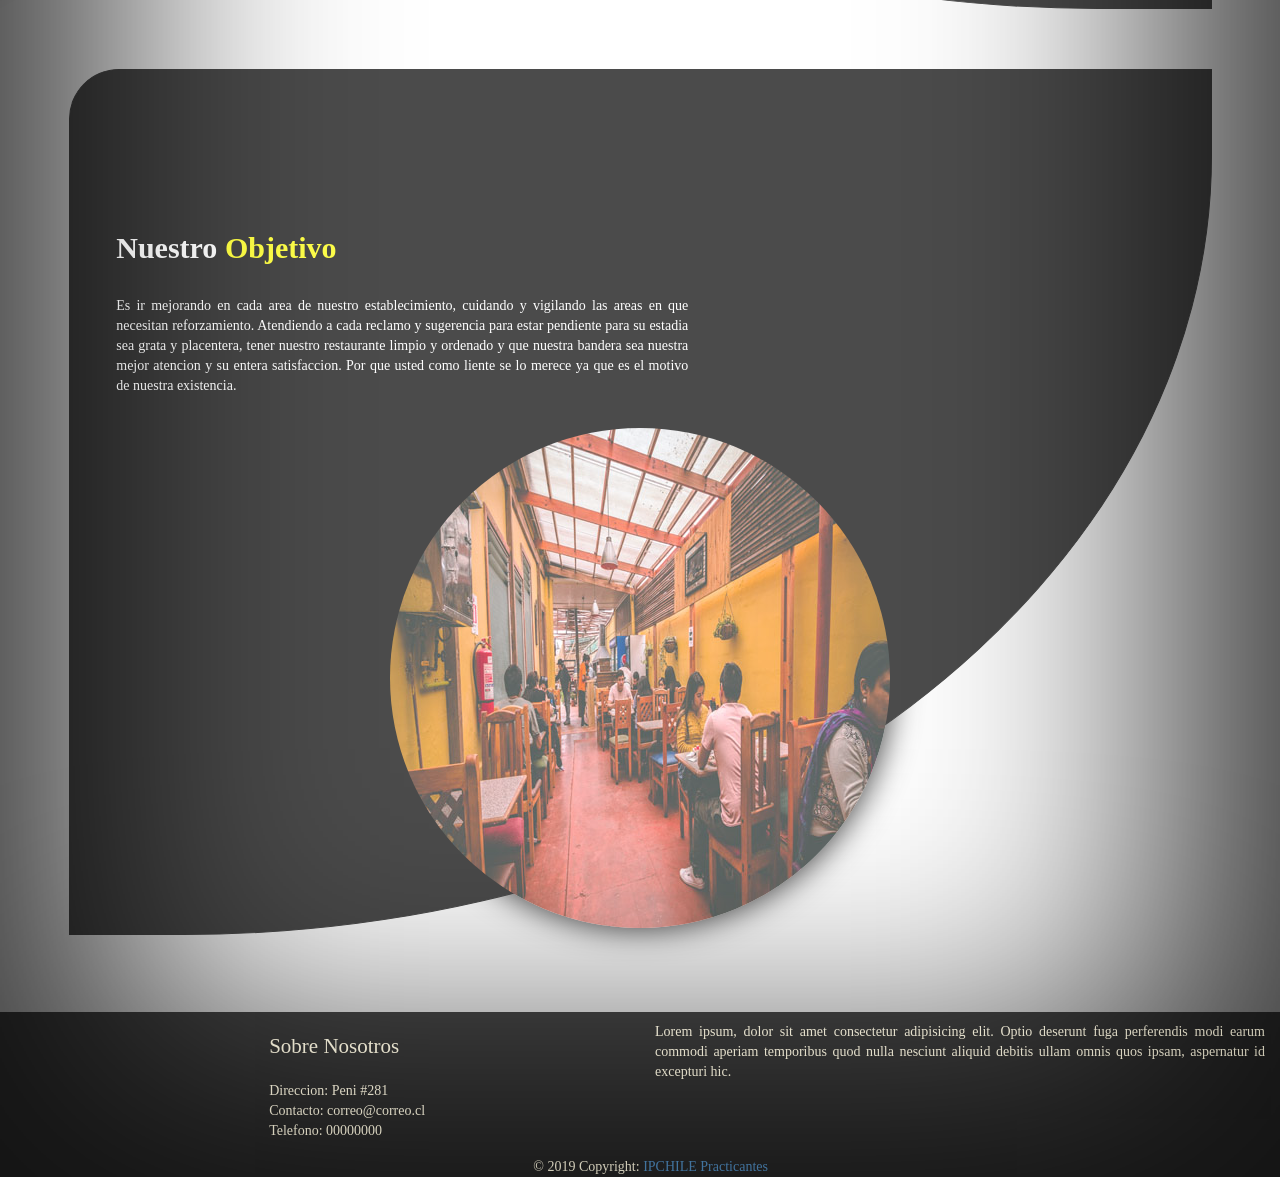
==== commit 642db76a: "Update general Mejora completa de social bar, limpieza de css que no se utilizan" ====
--- a/Index.html
+++ b/Index.html
@@ -5,8 +5,8 @@
     <link rel="stylesheet" type="text/css" href="css/Imagen.css">
     <link rel="stylesheet" type="text/css" href="css/Divs.css">
     <link rel="stylesheet" type="text/css" href="css/Aside.css">
+    <link rel="stylesheet" type="text/css" href="css/IconosSocialBar.css">
     <link rel="stylesheet" type="text/css" href="css/estilos.css">
-    <link rel="stylesheet" type="text/css" href="css/font-awesome.css">
     <link rel="stylesheet" type="text/css" href="css/IconStyle.css">
     <link rel="stylesheet" type="text/css" href="css/iconFuentes.css">
     <link rel="stylesheet" type="text/css" href="css/bootstrap.min.css">
@@ -16,6 +16,7 @@
     <link rel="stylesheet" type="text/css" href="css/SocialBar.css">
     <link rel="stylesheet" type="text/css" href="css/SlideShowImagenes.css">
     <link rel="stylesheet" type="text/css" href="css/SlideShow.css">
+    <link rel="stylesheet" href="https://use.fontawesome.com/releases/v5.8.1/css/all.css" integrity="sha384-50oBUHEmvpQ+1lW4y57PTFmhCaXp0ML5d60M1M7uH2+nqUivzIebhndOJK28anvf" crossorigin="anonymous">
     <meta http-equiv="X-UA-Compatible" content="IE=edge">
     <script src="js/jquery-3.1.0.min.js"></script>
     <script src="js/main.js"></script>
@@ -47,7 +48,7 @@
 <body>
     <div class="social-bar">
         <a href="https://www.facebook.com/" class="icon icon-facebook" target="_blank"></a>
-        <a href="https://twitter.com/" class="icon icon-twitter" target="_blank"></a>
+        <a alt="Whatsapp" class="icon icon-Whatsapp" target="_blank"></a>
         <a href="https://www.instagram.com/" class="icon icon-instagram" target="_blank"></a>
     </div>
     <header>
--- a/css/IconosSocialBar.css
+++ b/css/IconosSocialBar.css
@@ -0,0 +1,34 @@
+@font-face {
+  font-family: 'icomoon';
+  src:  url('fonts/icomoon.eot?i226ha');
+  src:  url('fonts/icomoon.eot?i226ha#iefix') format('embedded-opentype'),
+    url('fonts/icomoon.ttf?i226ha') format('truetype'),
+    url('fonts/icomoon.woff?i226ha') format('woff'),
+    url('fonts/icomoon.svg?i226ha#icomoon') format('svg');
+  font-weight: normal;
+  font-style: normal;
+}
+
+[class^="icon-"], [class*=" icon-"] {
+  /* use !important to prevent issues with browser extensions that change fonts */
+  font-family: 'icomoon' !important;
+  speak: none;
+  font-style: normal;
+  font-weight: normal;
+  font-variant: normal;
+  text-transform: none;
+  line-height: 1;
+
+  /* Better Font Rendering =========== */
+  -webkit-font-smoothing: antialiased;
+  -moz-osx-font-smoothing: grayscale;
+}
+.icon-facebook:before{
+  content: "\ea90";
+}
+.icon-instagram:before {
+  content: "\ea92";
+}
+.icon-Whatsapp:before {
+  content: "\ea93";
+}
--- a/css/PCResponsive.css
+++ b/css/PCResponsive.css
@@ -83,8 +83,8 @@
         /*DISEÑO IMAGENES VISION/OBJETIVO/MISION*/
         transition: all .8s ease-in-out;
         border-radius: 50%;
-        margin-left: -400%;
-        box-shadow: 0px 0px 30px 2px black
+        margin-left: -310%;
+        box-shadow: 0px 0px 30px 2px black;
     }
 
     img.img3 {
@@ -130,7 +130,7 @@
         position: absolute;
         color: white;
         bottom: 1800px;
-        left: 400px;
+        left: 250px;
     }
 
     .slider .caption p.Texto-Slideshow {
@@ -180,7 +180,7 @@
     .left {
         left: -0.1px;
         background-color: black;
-        top: -27px;
+        top: -20px;
         border-top-left-radius: 50px;
         border-bottom-left-radius: 50px;
     }
@@ -188,7 +188,7 @@
     .right {
         right:-1px;
         background-color: black;
-        top: -27px;
+        top: -20px;
         border-top-right-radius: 50px; 
         border-bottom-right-radius: 50px;
     }
--- a/css/SocialBar.css
+++ b/css/SocialBar.css
@@ -6,7 +6,7 @@
 	position: fixed;
 	right: 0;
 	top: 35%;
-	font-size: 1.5rem;
+	font-size: 1.4rem;
 	display: flex;
 	flex-direction: column;
 	align-items: flex-end;
@@ -14,7 +14,7 @@
 }
 
 .icon {
-	color: white;
+	color: aliceblue;
 	text-decoration: none;
 	padding: .7rem;
 	display: flex;
@@ -25,7 +25,7 @@
 	background: #3b5998;
 }
 
-.icon-twitter {
+.icon-Whatsapp {
 	background: #4dc247;
 }
 
@@ -45,4 +45,5 @@
 	padding-right: 3rem;
 	border-radius: 1rem 0 0 1rem;
 	box-shadow: 0 0 .5rem rgba(0, 0, 0, 0.42);
-}+}
+
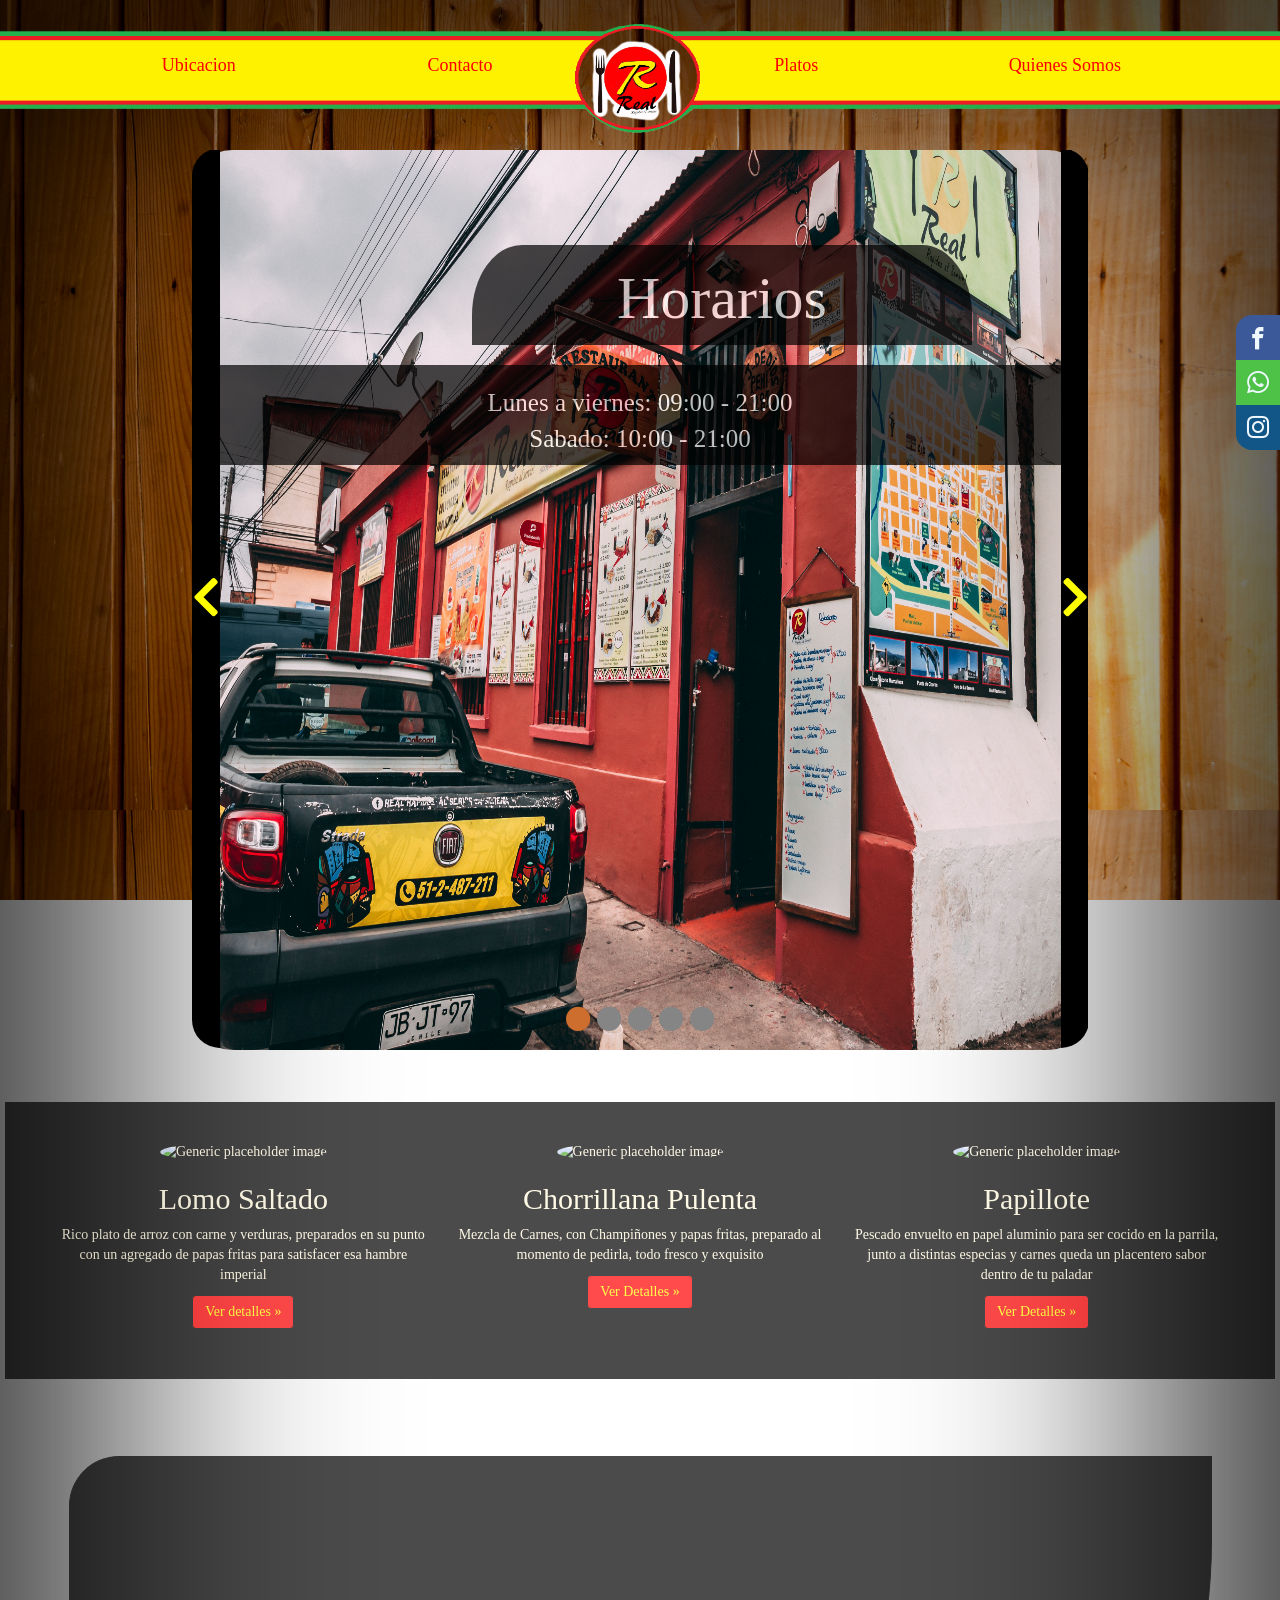
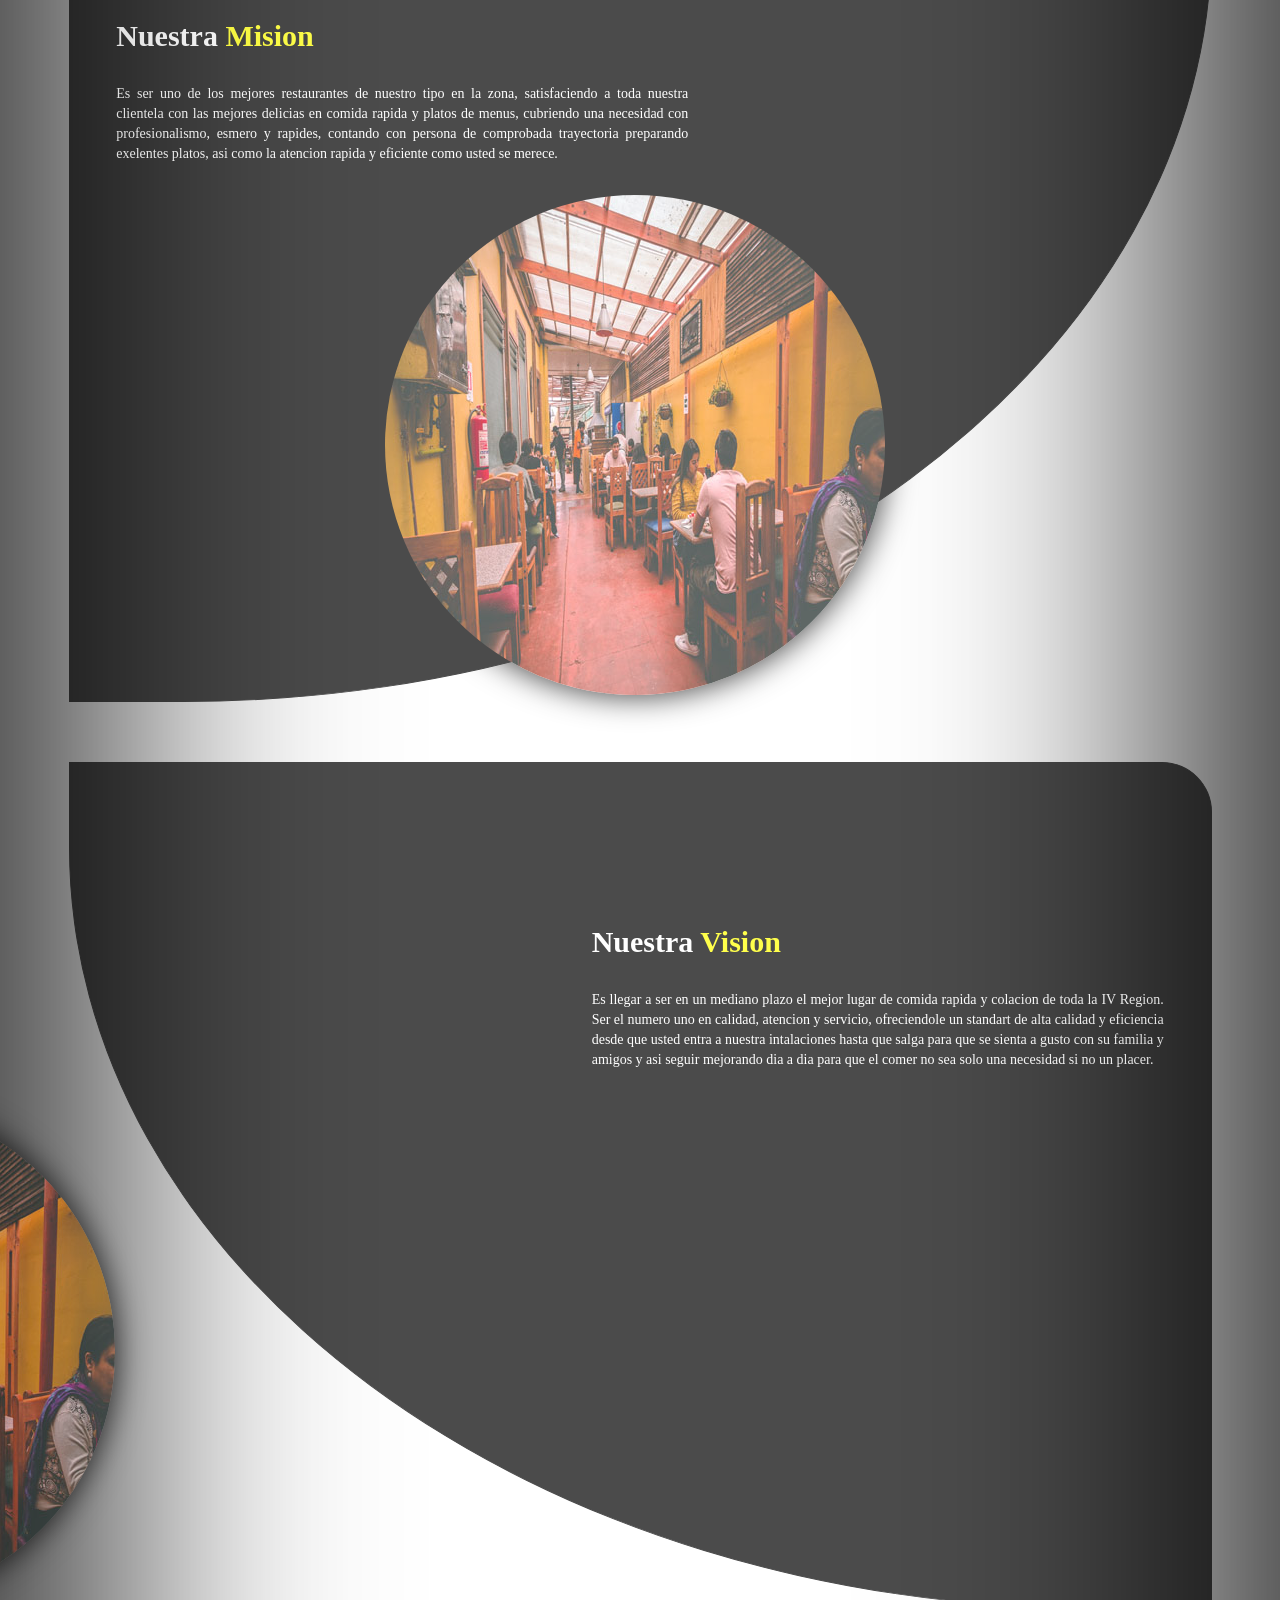
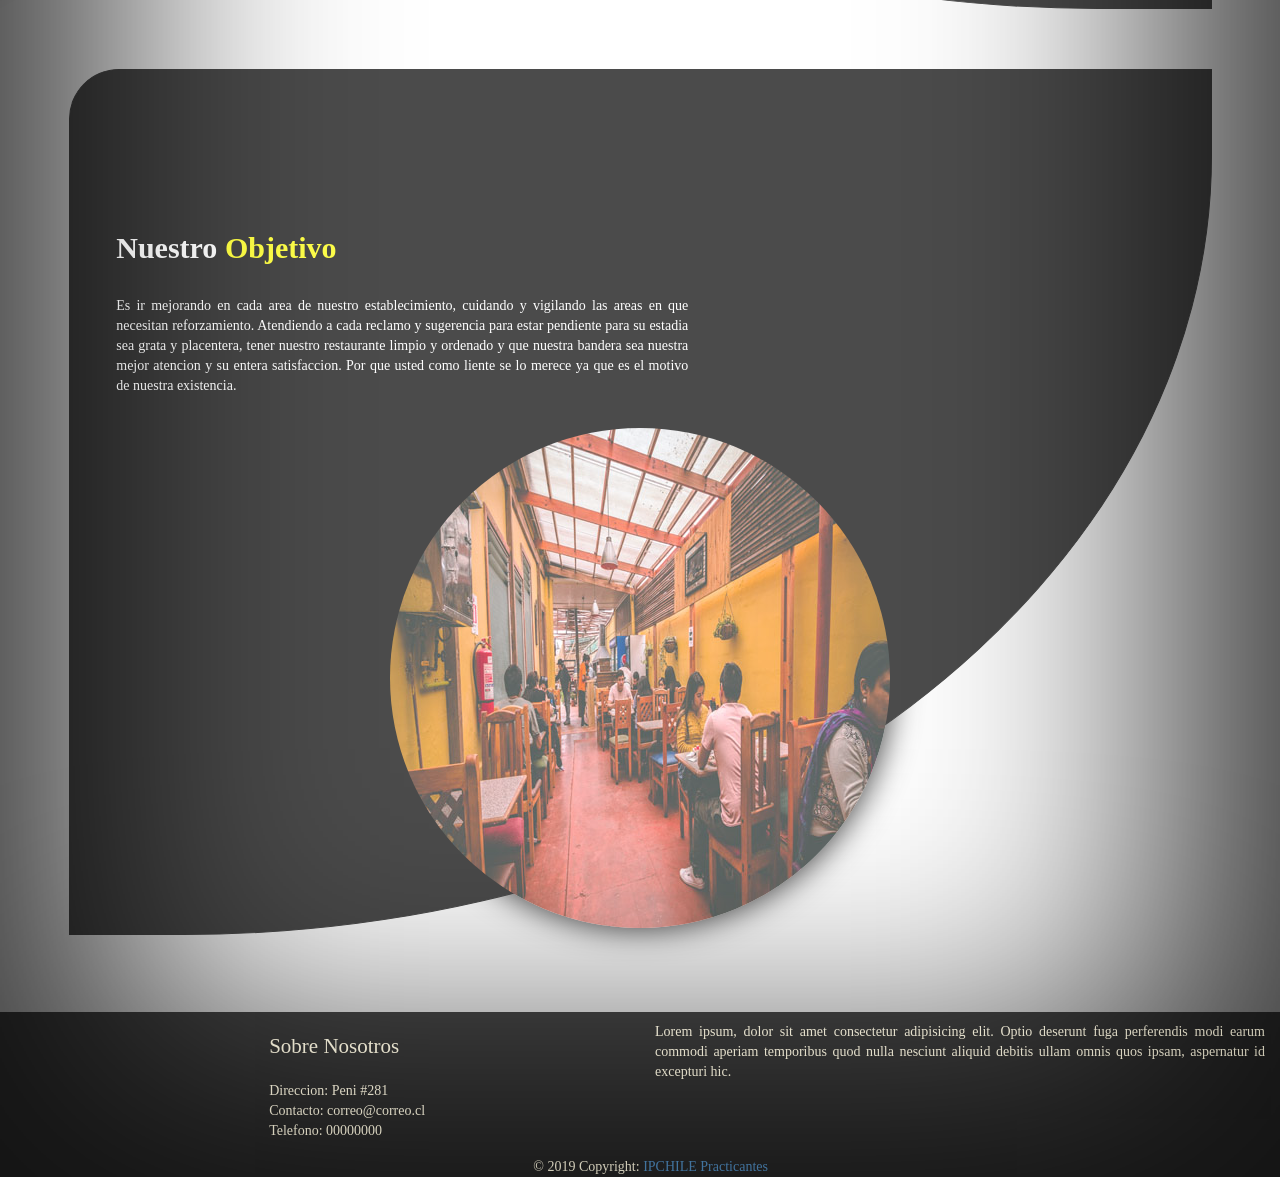
==== commit eeb5d306: "Iconos" ====
--- a/Index.html
+++ b/Index.html
@@ -1,5 +1,6 @@
 <!DOCTYPE html>
 <html>
+
 <head>
     <link rel="stylesheet" type="text/css" href="css/General.css">
     <link rel="stylesheet" type="text/css" href="css/Imagen.css">
@@ -17,6 +18,7 @@
     <link rel="stylesheet" type="text/css" href="css/SlideShowImagenes.css">
     <link rel="stylesheet" type="text/css" href="css/SlideShow.css">
     <link rel="stylesheet" href="https://use.fontawesome.com/releases/v5.8.1/css/all.css" integrity="sha384-50oBUHEmvpQ+1lW4y57PTFmhCaXp0ML5d60M1M7uH2+nqUivzIebhndOJK28anvf" crossorigin="anonymous">
+    <link rel="stylesheet" type="text/css" href="css/PCFULLHDPResponsive.css">
     <meta http-equiv="X-UA-Compatible" content="IE=edge">
     <script src="js/jquery-3.1.0.min.js"></script>
     <script src="js/main.js"></script>
@@ -25,6 +27,7 @@
     <script src="https://code.jquery.com/jquery-1.12.4.min.js" integrity="sha384-nvAa0+6Qg9clwYCGGPpDQLVpLNn0fRaROjHqs13t4Ggj3Ez50XnGQqc/r8MhnRDZ" crossorigin="anonymous"></script>
     <script>
         window.jQuery || document.write('<script src="js/vendor/jquery.min.js"><\/script>')
+
     </script>
     <SCRIPT LANGUAGE="JavaScript">
         var txt = " Real, rapidez al servir ||";
@@ -37,6 +40,7 @@
             refresco = setTimeout("rotulo_title()", espera);
         }
         rotulo_title();
+
     </SCRIPT>
 
 
@@ -48,7 +52,7 @@
 <body>
     <div class="social-bar">
         <a href="https://www.facebook.com/" class="icon icon-facebook" target="_blank"></a>
-        <a alt="Whatsapp" class="icon icon-Whatsapp" target="_blank"></a>
+        <a href="https://api.whatsapp.com/send?phone=56987682700&text=Hola, desearia hacer unas preguntas al local" class="icon icon-Whatsapp" target="_blank"></a>
         <a href="https://www.instagram.com/" class="icon icon-instagram" target="_blank"></a>
     </div>
     <header>
@@ -56,7 +60,7 @@
             <div class="divlft">
                 <nav>
                     <ul>
-                        <li class="menu-li-superior-rigth"><a href="index.html" class="menu-a-superior">Ubicacion</a></li>
+                        <li class="menu-li-superior-rigth"><a href="Ubicacion.html" class="menu-a-superior">Ubicacion</a></li>
                         <li class="menu-li-superior-rigth"><a href="index.html" class="menu-a-superior">Contacto</a></li>
                     </ul>
                 </nav>
@@ -239,7 +243,7 @@
                 <div class="col-md-6 mt-md-0 mt-3">
 
                     <!-- Content -->
-                    <h1 class="lead text-justify col-md-offset-5">Sobre Nosotros</h1 >
+                    <h1 class="lead text-justify col-md-offset-5">Sobre Nosotros</h1>
                     <p class="text-justify col-md-offset-5">Direccion: Peni #281 <br>
                         Contacto: correo@correo.cl<br>
                         Telefono: 00000000<br>
@@ -270,4 +274,6 @@
 
     </footer>
     <!-- Footer -->
-</body></html>
+</body>
+
+</html>
--- a/css/IconosSocialBar.css
+++ b/css/IconosSocialBar.css
@@ -1,10 +1,10 @@
 @font-face {
   font-family: 'icomoon';
-  src:  url('fonts/icomoon.eot?i226ha');
-  src:  url('fonts/icomoon.eot?i226ha#iefix') format('embedded-opentype'),
-    url('fonts/icomoon.ttf?i226ha') format('truetype'),
-    url('fonts/icomoon.woff?i226ha') format('woff'),
-    url('fonts/icomoon.svg?i226ha#icomoon') format('svg');
+  src:  url('../fonts/icomoon.eot?i226ha');
+  src:  url('../fonts/icomoon.eot?i226ha#iefix') format('embedded-opentype'),
+    url('../fonts/icomoon.ttf?i226ha') format('truetype'),
+    url('../fonts/icomoon.woff?i226ha') format('woff'),
+    url('../fonts/icomoon.svg?i226ha#icomoon') format('svg');
   font-weight: normal;
   font-style: normal;
 }
--- a/css/MovilResponsive.css
+++ b/css/MovilResponsive.css
@@ -106,7 +106,7 @@
 
         font-size: 10px;
         margin: 2px 1px;
-        color: #858585;
+        color: #CDC3C0;
         cursor: pointer;
         margin-top: -135px;
     }
--- a/css/SlideShow.css
+++ b/css/SlideShow.css
@@ -23,7 +23,7 @@
 
 .post .post-title a {
     color: #333;
-}ca
+}
 
 .post .thumb {
     margin-right: 10px;
--- a/css/PCFULLHDPResponsive.css
+++ b/css/PCFULLHDPResponsive.css
@@ -0,0 +1,320 @@
+/* Diseño para PC Full hd*/
+@media screen and (min-width: 1920px){
+
+    /*Diseño Imagenes*/
+    img.format {
+        width: 80px;
+        margin: 1px;
+        margin-top: 30px;
+        margin-left:-9.5px;
+        
+
+    }
+
+    html,
+    body {
+        /*BLOQUEAR MOVIMIENTO HORIZONTAL*/
+        max-width: 100%;
+        overflow-x: hidden;
+
+    }
+
+
+    li.menu-li-superior-rigth {
+        text-align: left;
+        display: inline-block;
+    }
+
+
+    li.menu-li-superior-left {
+        text-align: right;
+        display: inline-block;
+
+    }
+
+    img.format2 {
+        /*EDICION IMAGEN SLIDE*/
+        width: 900px;
+        border-radius: 40px;
+        height: 900px;
+        display: block;
+        max-height: 100%;
+        max-width: 100%;
+        
+ 
+
+    }
+
+    /*Fin Diseño Imagenes*/
+    body {
+        background-position: center;
+        background-size: 100%;
+        background-attachment: fixed;
+        background-image: url(../Assets/BG.png);
+        box-shadow: inset 0px 0px 650px 122px rgba(0, 0, 0, 0.75);
+
+    }
+
+    header {
+        width: 100%;
+        overflow: hidden;
+        background-image: url(../Assets/Ejemplo%20Banner1080.png);
+        background-size: 1080px;
+        background-position: center;
+        height: 150px;
+        margin:
+
+
+    }
+
+
+    /*CSS IMAGENES VISION MISION OBJETIVO*/
+
+    img.img1 {
+        /*DISEÑO IMAGENES VISION/OBJETIVO/MISION*/
+        transition: all .8s ease-in-out;
+        border-radius: 50%;
+        background-position: left;
+        margin-right: 10px;
+        box-shadow: 0px 0px 30px 2px black
+    }
+
+    img.img2 {
+        /*DISEÑO IMAGENES VISION/OBJETIVO/MISION*/
+        transition: all .8s ease-in-out;
+        border-radius: 50%;
+        margin-left: -400%;
+        box-shadow: 0px 0px 30px 2px black
+    }
+
+    img.img3 {
+        /*DISEÑO IMAGENES VISION/OBJETIVO/MISION*/
+        transition: all .8s ease-in-out;
+        border-radius: 50%;
+        box-shadow: 0px 0px 30px 2px black
+    }
+
+    img.img1:hover {
+        /*DISEÑO IMAGENES VISION/OBJETIVO/MISION*/
+        border-radius: 10%;
+        -webkit-border-radius: 10%;
+        box-shadow: 0px 0px 100px 15px black;
+        -webkit-box-shadow: 0px 0px 100px 15px black;
+        transform: rotate(360deg);
+        -webkit-transform: rotate(360deg);
+    }
+
+    img.img2:hover {
+        /*DISEÑO IMAGENES VISION/OBJETIVO/MISION*/
+        border-radius: 10%;
+        -webkit-border-radius: 10%;
+        box-shadow: 0px 0px 100px 15px black;
+        -webkit-box-shadow: 0px 0px 100px 15px black;
+        transform: rotate(360deg);
+        -webkit-transform: rotate(360deg);
+    }
+
+    img.img3:hover {
+        /*DISEÑO IMAGENES VISION/OBJETIVO/MISION*/
+        border-radius: 10%;
+        -webkit-border-radius: 10%;
+        box-shadow: 0px 0px 100px 15px black;
+        -webkit-box-shadow: 0px 0px 100px 15px black;
+        transform: rotate(360deg);
+        -webkit-transform: rotate(360deg);
+
+    }
+
+    .slider .caption h1.Titulo-Slideshow {
+        font-size: 60px;
+        position: absolute;
+        color: white;
+        bottom: 1800px;
+        left: 400px;
+    }
+
+    .slider .caption p.Texto-Slideshow {
+        justify-content: center;
+        text-align: justify;
+        font-size: 25px;
+        position: absolute;
+        bottom: 1700px;
+    }
+
+
+    .pagination {
+        position: absolute;
+        width: 100%;
+        display: flex;
+        justify-content: center;
+        top: 900px;
+
+
+    }
+
+    .pagination li {
+        font-size: 25px;
+        margin: 2px 3px;
+        color: #858585;
+        cursor: pointer;
+    }
+
+    /*Control de FLECHAS IZQUIERDA Y DERECHA*/
+
+    .left,
+    .right {
+        margin-top: 2%;
+        position: absolute;
+        top: 0;
+        height: 100%;
+        text-align: center;
+        display: flex;
+        align-items: center;
+        color: yellow;
+        font-size: 45px;
+        cursor: pointer;
+        z-index: 2;
+        transition: all .5s ease-in-out;
+    }
+
+    .left {
+        left: -0.1px;
+        background-color: black;
+        top: -27px;
+        border-top-left-radius: 50px;
+        border-bottom-left-radius: 50px;
+    }
+
+    .right {
+        right:-1px;
+        background-color: black;
+        top: -27px;
+        border-top-right-radius: 50px; 
+        border-bottom-right-radius: 50px;
+    }
+
+
+    /*CSS PARA EFECTO DE INCREMENTO FLECHAS LATERALES*/
+
+    .right:hover {
+        color: red;
+        text-shadow: -5px 0px 15px black;
+        transform: scale(1.2);
+        border-top-right-radius: 50px; 
+        border-bottom-right-radius: 50px;
+
+    }
+
+    .left:hover {
+        color: red;
+        text-shadow: 5px 0px 15px black;
+        transform: scale(1.2);
+        border-top-left-radius: 50px;
+        border-bottom-left-radius: 50px;
+    }
+
+
+    .centrado {
+        width: 90%;
+        margin-left: 10px;
+    }
+
+    .justificar {
+        text-align: justify;
+    }
+
+    header a {
+        margin-top: 15px;
+        font-size: 15px;
+    }
+
+
+
+    a.menu-a-superior {
+        margin-left: 80px;
+        margin-right: 80px;
+    }
+
+    .posicionar1 {
+        margin-top: 130px;
+    }
+
+    .posicionar2 {
+        margin-top: 130px;
+    }
+
+    .posicionar3 {
+        margin-top: 130px;
+    }
+
+    div.cajatransparente {
+        margin: 30px;
+        background-color: black;
+        border: 1px solid black;
+        opacity: 0.7;
+        filter: alpha(opacity=60);
+
+    }
+
+    div.cajatransparentesuperior {
+        margin: 0px;
+        background-color: black;
+        border: 40px solid black;
+        opacity: 0.7;
+        filter: alpha(opacity=60);
+
+    }
+
+    div.cajatransparente p {
+        margin: 5%;
+        color: white;
+    }
+
+    div.cajatransparente h2.titulo {
+        margin: 5%;
+        font-weight: bold;
+        color: white;
+    }
+
+    div.bordes1 {
+        border-bottom-right-radius: 90%;
+        border-top-left-radius: 50px;
+    }
+
+    div.bordes2 {
+        border-bottom-left-radius: 90%;
+        border-top-right-radius: 50px;
+
+    }
+
+    .hr-invisible {
+        opacity: 0;
+    }
+    div.caption h1.Titulo-Slideshow{
+        background-color: black;
+        width: 500px;
+        height: 100px;
+        opacity: 0.7;
+        
+    }div.caption p{
+        background-color: black;
+        width: 1000px;
+        height: 100px;
+        opacity: 0.7;
+        
+    }
+    p.Texto-Slideshow{
+        text-align-last: center;
+        border-bottom-left-radius: 10% 70%;
+        border-bottom-right-radius: 10% 70%;
+        border-top-left-radius: 10% 70%;
+        border-top-right-radius: 10% 70%;
+        padding: 20px 20px 20px 20px;
+    } h1.Titulo-Slideshow{
+        margin: 30px;
+        text-align-last: center;
+        border-top-left-radius: 10% 70%;
+        border-top-right-radius: 10% 70%;
+        padding: 20px 20px 20px 20px;
+    }
+}
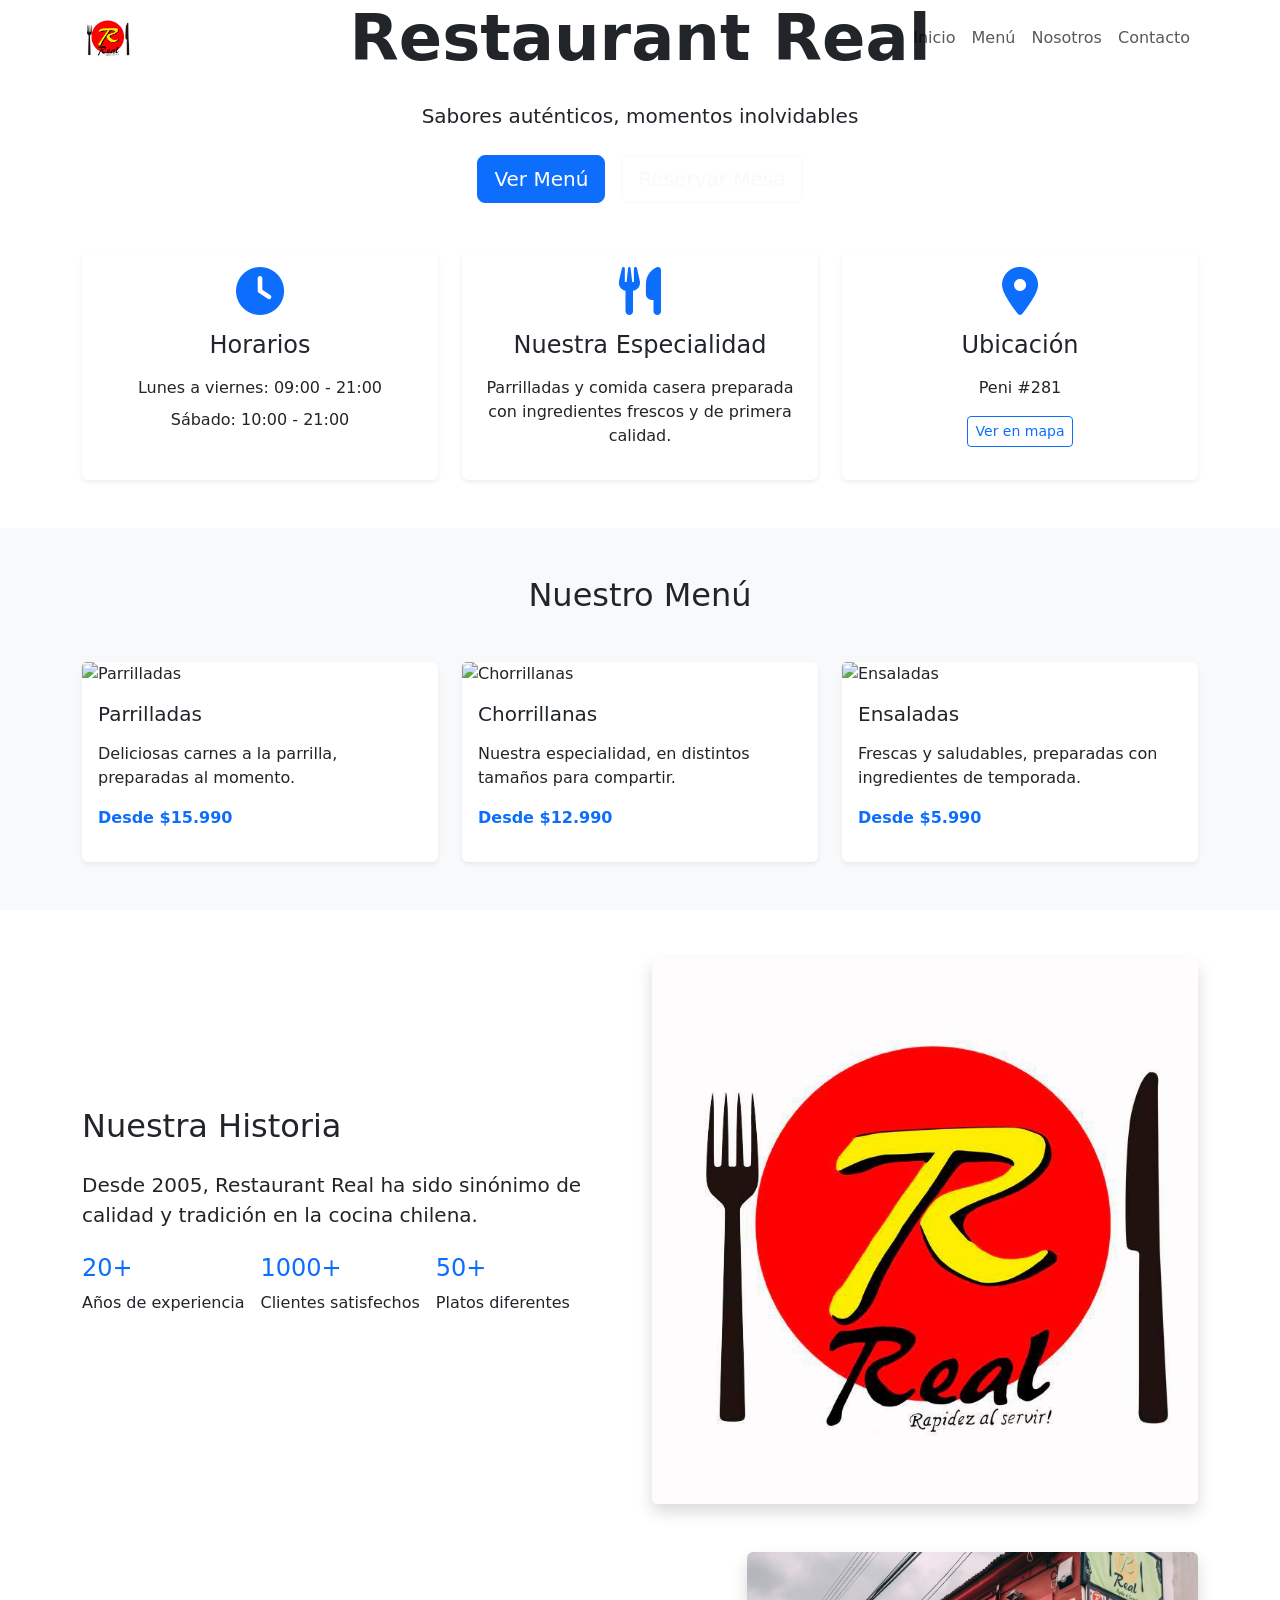
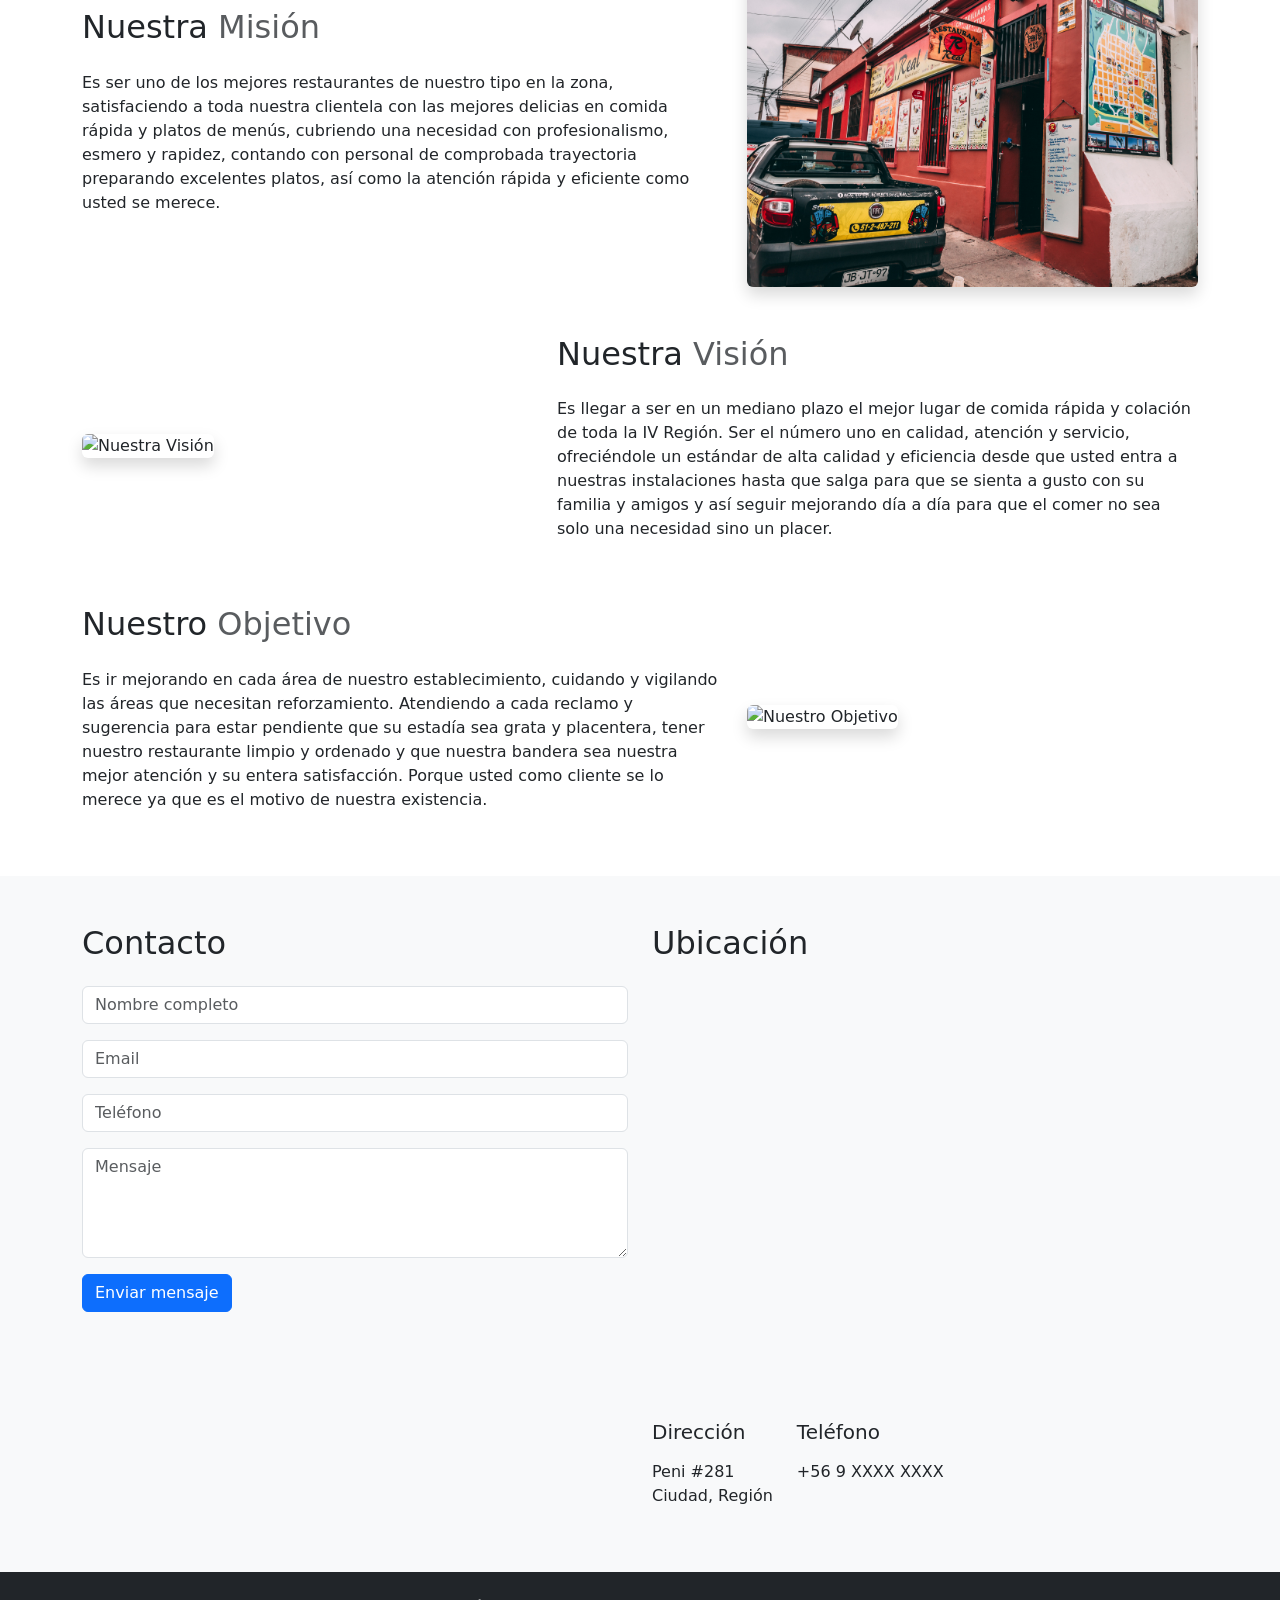
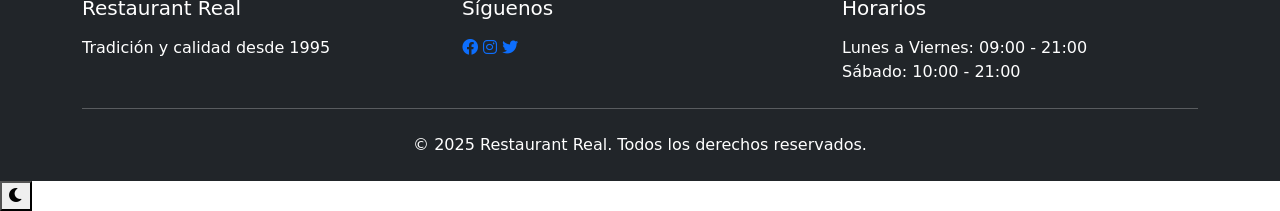
==== commit 70ca3726: "Actualizacion completa de interfaz" ====
--- a/Index.html
+++ b/Index.html
@@ -1,279 +1,322 @@
 <!DOCTYPE html>
-<html>
-
+<html lang="es">
 <head>
-    <link rel="stylesheet" type="text/css" href="css/General.css">
-    <link rel="stylesheet" type="text/css" href="css/Imagen.css">
-    <link rel="stylesheet" type="text/css" href="css/Divs.css">
-    <link rel="stylesheet" type="text/css" href="css/Aside.css">
-    <link rel="stylesheet" type="text/css" href="css/IconosSocialBar.css">
-    <link rel="stylesheet" type="text/css" href="css/estilos.css">
-    <link rel="stylesheet" type="text/css" href="css/IconStyle.css">
-    <link rel="stylesheet" type="text/css" href="css/iconFuentes.css">
-    <link rel="stylesheet" type="text/css" href="css/bootstrap.min.css">
-    <link rel="stylesheet" type="text/css" href="css/MovilResponsive.css">
-    <link rel="stylesheet" type="text/css" href="css/PCResponsive.css">
-    <link rel="stylesheet" type="text/css" href="css/TabletResponsive.css">
-    <link rel="stylesheet" type="text/css" href="css/SocialBar.css">
-    <link rel="stylesheet" type="text/css" href="css/SlideShowImagenes.css">
-    <link rel="stylesheet" type="text/css" href="css/SlideShow.css">
-    <link rel="stylesheet" href="https://use.fontawesome.com/releases/v5.8.1/css/all.css" integrity="sha384-50oBUHEmvpQ+1lW4y57PTFmhCaXp0ML5d60M1M7uH2+nqUivzIebhndOJK28anvf" crossorigin="anonymous">
-    <link rel="stylesheet" type="text/css" href="css/PCFULLHDPResponsive.css">
-    <meta http-equiv="X-UA-Compatible" content="IE=edge">
-    <script src="js/jquery-3.1.0.min.js"></script>
-    <script src="js/main.js"></script>
-    <script src="js/npm.js"></script>
-    <script src="js/jquery.js"></script>
-    <script src="https://code.jquery.com/jquery-1.12.4.min.js" integrity="sha384-nvAa0+6Qg9clwYCGGPpDQLVpLNn0fRaROjHqs13t4Ggj3Ez50XnGQqc/r8MhnRDZ" crossorigin="anonymous"></script>
+    <meta charset="UTF-8">
+    <meta name="viewport" content="width=device-width, initial-scale=1.0">
+    <title>Restaurant Real</title>
+    
+    <!-- Favicon -->
+    <link rel="shortcut icon" type="image/x-icon" href="assets/img/Logo.png">
+    
+    <!-- Bootstrap 5 -->
+    <link href="https://cdn.jsdelivr.net/npm/bootstrap@5.3.0/dist/css/bootstrap.min.css" rel="stylesheet">
+    
+    <!-- Font Awesome -->
+    <link href="https://cdnjs.cloudflare.com/ajax/libs/font-awesome/6.0.0/css/all.min.css" rel="stylesheet">
+    
+    <!-- Custom CSS -->
+    <link href="assets/css/styles.css" rel="stylesheet">
+</head>
+<body>
+    <!-- Navbar -->
+    <nav class="navbar navbar-expand-lg navbar-light fixed-top">
+        <div class="container">
+            <a class="navbar-brand" href="#">
+                <img src="Assets/img/Logo.png" height="50" alt="Restaurant Real Logo">
+            </a>
+            <button class="navbar-toggler" type="button" data-bs-toggle="collapse" data-bs-target="#navbarNav">
+                <span class="navbar-toggler-icon"></span>
+            </button>
+            <div class="collapse navbar-collapse" id="navbarNav">
+                <ul class="navbar-nav ms-auto">
+                    <li class="nav-item">
+                        <a class="nav-link" href="#inicio">Inicio</a>
+                    </li>
+                    <li class="nav-item">
+                        <a class="nav-link" href="#menu">Menú</a>
+                    </li>
+                    <li class="nav-item">
+                        <a class="nav-link" href="#nosotros">Nosotros</a>
+                    </li>
+                    <li class="nav-item">
+                        <a class="nav-link" href="#contacto">Contacto</a>
+                    </li>
+                </ul>
+            </div>
+        </div>
+    </nav>
+
+    <!-- Hero Section -->
+    <section class="hero-section" id="inicio">
+        <div class="container text-center">
+            <h1 class="display-3 fw-bold mb-4">Restaurant Real</h1>
+            <p class="lead mb-4">Sabores auténticos, momentos inolvidables</p>
+            <div class="d-flex justify-content-center gap-3">
+                <a href="#menu" class="btn btn-primary btn-lg">Ver Menú</a>
+                <a href="#reservas" class="btn btn-outline-light btn-lg">Reservar Mesa</a>
+            </div>
+        </div>
+    </section>
+
+    <!-- Featured Sections -->
+    <section class="py-5">
+        <div class="container">
+            <div class="row g-4">
+                <!-- Horarios -->
+                <div class="col-md-4">
+                    <div class="card h-100 border-0 shadow-sm">
+                        <div class="card-body text-center">
+                            <i class="fas fa-clock fa-3x mb-3 text-primary"></i>
+                            <h3 class="h4 mb-3">Horarios</h3>
+                            <p class="mb-2">Lunes a viernes: 09:00 - 21:00</p>
+                            <p>Sábado: 10:00 - 21:00</p>
+                        </div>
+                    </div>
+                </div>
+                <!-- Especialidad -->
+                <div class="col-md-4">
+                    <div class="card h-100 border-0 shadow-sm">
+                        <div class="card-body text-center">
+                            <i class="fas fa-utensils fa-3x mb-3 text-primary"></i>
+                            <h3 class="h4 mb-3">Nuestra Especialidad</h3>
+                            <p>Parrilladas y comida casera preparada con ingredientes frescos y de primera calidad.</p>
+                        </div>
+                    </div>
+                </div>
+                <!-- Ubicación -->
+                <div class="col-md-4">
+                    <div class="card h-100 border-0 shadow-sm">
+                        <div class="card-body text-center">
+                            <i class="fas fa-map-marker-alt fa-3x mb-3 text-primary"></i>
+                            <h3 class="h4 mb-3">Ubicación</h3>
+                            <p>Peni #281</p>
+                            <a href="#mapa" class="btn btn-outline-primary btn-sm">Ver en mapa</a>
+                        </div>
+                    </div>
+                </div>
+            </div>
+        </div>
+    </section>
+
+    <!-- Menú Section -->
+    <section id="menu" class="py-5 bg-light">
+        <div class="container">
+            <h2 class="text-center mb-5">Nuestro Menú</h2>
+            <div class="row g-4">
+                <!-- Parrilladas -->
+                <div class="col-md-6 col-lg-4">
+                    <div class="card h-100 border-0 shadow-sm">
+                        <img src="Assets/img/Parrila.jpg" class="card-img-top" alt="Parrilladas">
+                        <div class="card-body">
+                            <h3 class="h5 mb-3">Parrilladas</h3>
+                            <p class="card-text">Deliciosas carnes a la parrilla, preparadas al momento.</p>
+                            <p class="text-primary fw-bold">Desde $15.990</p>
+                        </div>
+                    </div>
+                </div>
+                <!-- Chorrillanas -->
+                <div class="col-md-6 col-lg-4">
+                    <div class="card h-100 border-0 shadow-sm">
+                        <img src="Assets/img/Chorrilana.jpg" class="card-img-top" alt="Chorrillanas">
+                        <div class="card-body">
+                            <h3 class="h5 mb-3">Chorrillanas</h3>
+                            <p class="card-text">Nuestra especialidad, en distintos tamaños para compartir.</p>
+                            <p class="text-primary fw-bold">Desde $12.990</p>
+                        </div>
+                    </div>
+                </div>
+                <!-- Ensaladas -->
+                <div class="col-md-6 col-lg-4">
+                    <div class="card h-100 border-0 shadow-sm">
+                        <img src="Assets/img/Ensalada.jpg" class="card-img-top" alt="Ensaladas">
+                        <div class="card-body">
+                            <h3 class="h5 mb-3">Ensaladas</h3>
+                            <p class="card-text">Frescas y saludables, preparadas con ingredientes de temporada.</p>
+                            <p class="text-primary fw-bold">Desde $5.990</p>
+                        </div>
+                    </div>
+                </div>
+            </div>
+        </div>
+    </section>
+
+    <!-- Nosotros Section -->
+    <section id="nosotros" class="py-5">
+        <div class="container">
+            <!-- Historia -->
+            <div class="row align-items-center mb-5">
+                <div class="col-lg-6">
+                    <h2 class="mb-4">Nuestra Historia</h2>
+                    <p class="lead mb-4">Desde 2005, Restaurant Real ha sido sinónimo de calidad y tradición en la cocina chilena.</p>
+                    <div class="d-flex gap-3 mb-4">
+                        <div>
+                            <h3 class="h4 text-primary">20+</h3>
+                            <p>Años de experiencia</p>
+                        </div>
+                        <div>
+                            <h3 class="h4 text-primary">1000+</h3>
+                            <p>Clientes satisfechos</p>
+                        </div>
+                        <div>
+                            <h3 class="h4 text-primary">50+</h3>
+                            <p>Platos diferentes</p>
+                        </div>
+                    </div>
+                </div>
+                <div class="col-lg-6">
+                    <img src="Assets/img/Logo.jpg" alt="Restaurant Real" class="img-fluid rounded shadow">
+                </div>
+            </div>
+
+            <!-- Misión -->
+            <div class="row align-items-center mb-5">
+                <div class="col-lg-7">
+                    <h2 class="mb-4">Nuestra <span class="text-muted">Misión</span></h2>
+                    <p class="text-justify">Es ser uno de los mejores restaurantes de nuestro tipo en la zona, satisfaciendo
+                        a toda nuestra clientela con las mejores delicias en comida rápida y platos de menús, cubriendo una necesidad con profesionalismo, esmero
+                        y rapidez, contando con personal de comprobada trayectoria preparando excelentes platos, así como la atención rápida y eficiente como usted se merece.
+                    </p>
+                </div>
+                <div class="col-lg-5">
+                    <img src="Assets/img/1.jpg" alt="Nuestra Misión" class="img-fluid rounded shadow">
+                </div>
+            </div>
+
+            <!-- Visión -->
+            <div class="row align-items-center mb-5">
+                
+                <div class="col-lg-7 order-lg-1">
+                    <h2 class="mb-4">Nuestra <span class="text-muted">Visión</span></h2>
+                    <p class="text-justify">Es llegar a ser en un mediano plazo el mejor lugar de comida rápida y colación
+                        de toda la IV Región. Ser el número uno en calidad, atención y servicio, ofreciéndole un estándar
+                        de alta calidad y eficiencia desde que usted entra a nuestras instalaciones hasta que salga para que
+                        se sienta a gusto con su familia y amigos y así seguir mejorando día a día para que el comer no sea solo una necesidad sino un placer.
+                    </p>
+                </div>
+                <div class="col-lg-5">
+                    <img src="Assets/img/Ensalada.jpg" alt="Nuestra Visión" class="img-fluid rounded shadow">
+                </div>
+            </div>
+
+            <!-- Objetivo -->
+            <div class="row align-items-center">
+                <div class="col-lg-7">
+                    <h2 class="mb-4">Nuestro <span class="text-muted">Objetivo</span></h2>
+                    <p class="text-justify">Es ir mejorando en cada área de nuestro establecimiento, cuidando y vigilando
+                        las áreas que necesitan reforzamiento. Atendiendo a cada reclamo y sugerencia para estar pendiente que su estadía sea grata
+                        y placentera, tener nuestro restaurante limpio y ordenado y que nuestra bandera sea nuestra mejor atención y su entera satisfacción.
+                        Porque usted como cliente se lo merece ya que es el motivo de nuestra existencia.</p>
+                </div>
+                <div class="col-lg-5">
+                    <img src="Assets/img/V_1.jpg" alt="Nuestro Objetivo" class="img-fluid rounded shadow">
+                </div>
+            </div>
+        </div>
+    </section>
+
+    <!-- Contacto Section -->
+    <section id="contacto" class="py-5 bg-light">
+        <div class="container">
+            <div class="row g-4">
+                <div class="col-lg-6">
+                    <h2 class="mb-4">Contacto</h2>
+                    <form>
+                        <div class="mb-3">
+                            <input type="text" class="form-control" placeholder="Nombre completo" required>
+                        </div>
+                        <div class="mb-3">
+                            <input type="email" class="form-control" placeholder="Email" required>
+                        </div>
+                        <div class="mb-3">
+                            <input type="tel" class="form-control" placeholder="Teléfono">
+                            
+                        </div>
+                        <div class="mb-3">
+                            <textarea class="form-control" rows="4" placeholder="Mensaje" required></textarea>
+                        </div>
+                        <button type="submit" class="btn btn-primary">Enviar mensaje</button>
+                    </form>
+                </div>
+                <div class="col-lg-6" id="mapa">
+                    <h2 class="mb-4">Ubicación</h2>
+                    <div class="ratio ratio-4x3 mb-4">
+                        <iframe src="https://www.google.com/maps/embed?pb=!1m14!1m12!1m3!1d260.0637483396141!2d-71.25403074244494!3d-29.90721342692089!2m3!1f0!2f0!3f0!3m2!1i1024!2i768!4f13.1!5e1!3m2!1ses-419!2scl!4v1745896215769!5m2!1ses-419!2scl" width="600" height="450" style="border:0;" allowfullscreen="" loading="lazy" referrerpolicy="no-referrer-when-downgrade"></iframe>
+                    </div>
+                    <div class="d-flex gap-4">
+                        <div>
+                            <h3 class="h5 mb-3">Dirección</h3>
+                            <p>Peni #281<br>Ciudad, Región</p>
+                        </div>
+                        <div>
+                            <h3 class="h5 mb-3">Teléfono</h3>
+                            <p>+56 9 XXXX XXXX</p>
+                        </div>
+                    </div>
+                </div>
+            </div>
+        </div>
+    </section>
+
+    <!-- Footer -->
+    <footer class="bg-dark text-white py-4">
+        <div class="container">
+            <div class="row">
+                <div class="col-md-4">
+                    <h3 class="h5 mb-3">Restaurant Real</h3>
+                    <p class="mb-0">Tradición y calidad desde 1995</p>
+                </div>
+                <div class="col-md-4">
+                    <h3 class="h5 mb-3">Síguenos</h3>
+                    <div class="social-icons">
+                        <a href="#"><i class="fab fa-facebook"></i></a>
+                        <a href="#"><i class="fab fa-instagram"></i></a>
+                        <a href="#"><i class="fab fa-twitter"></i></a>
+                    </div>
+                </div>
+                <div class="col-md-4">
+                    <h3 class="h5 mb-3">Horarios</h3>
+                    <p class="mb-0">Lunes a Viernes: 09:00 - 21:00<br>Sábado: 10:00 - 21:00</p>
+                </div>
+            </div>
+            <hr class="my-4">
+            <p class="text-center mb-0">&copy; 2025 Restaurant Real. Todos los derechos reservados.</p>
+        </div>
+    </footer>
+
+    <!-- Theme Toggle Button -->
+    <button class="theme-toggle" id="themeToggle">
+        <i class="fas fa-moon"></i>
+    </button>
+
+    <!-- Bootstrap JS -->
+    <script src="https://cdn.jsdelivr.net/npm/bootstrap@5.3.0/dist/js/bootstrap.bundle.min.js"></script>
+    
+    <!-- Theme Toggle Script -->
     <script>
-        window.jQuery || document.write('<script src="js/vendor/jquery.min.js"><\/script>')
-
+        const themeToggle = document.getElementById('themeToggle');
+        const themeIcon = themeToggle.querySelector('i');
+        
+        // Check for saved theme preference
+        const currentTheme = localStorage.getItem('theme');
+        if (currentTheme) {
+            document.documentElement.setAttribute('data-theme', currentTheme);
+            updateIcon(currentTheme);
+        }
+
+        // Toggle theme function
+        themeToggle.addEventListener('click', () => {
+            const currentTheme = document.documentElement.getAttribute('data-theme');
+            const newTheme = currentTheme === 'dark' ? 'light' : 'dark';
+            
+            document.documentElement.setAttribute('data-theme', newTheme);
+            localStorage.setItem('theme', newTheme);
+            updateIcon(newTheme);
+        });
+
+        // Update icon based on theme
+        function updateIcon(theme) {
+            themeIcon.className = theme === 'dark' ? 'fas fa-sun' : 'fas fa-moon';
+        }
     </script>
-    <SCRIPT LANGUAGE="JavaScript">
-        var txt = " Real, rapidez al servir ||";
-        var espera = 250;
-        var refresco = null;
-
-        function rotulo_title() {
-            document.title = txt;
-            txt = txt.substring(1, txt.length) + txt.charAt(0);
-            refresco = setTimeout("rotulo_title()", espera);
-        }
-        rotulo_title();
-
-    </SCRIPT>
-
-
-    <link rel="shortcut icon" type="image/x-icon" href="Assets/Logo.jpg">
-    <meta charset="utf-8">
-    <meta name="viewport" content="width=device-width, user-scalable=no" />
-</head>
-
-<body>
-    <div class="social-bar">
-        <a href="https://www.facebook.com/" class="icon icon-facebook" target="_blank"></a>
-        <a href="https://api.whatsapp.com/send?phone=56987682700&text=Hola, desearia hacer unas preguntas al local" class="icon icon-Whatsapp" target="_blank"></a>
-        <a href="https://www.instagram.com/" class="icon icon-instagram" target="_blank"></a>
-    </div>
-    <header>
-        <div class="container">
-            <div class="divlft">
-                <nav>
-                    <ul>
-                        <li class="menu-li-superior-rigth"><a href="Ubicacion.html" class="menu-a-superior">Ubicacion</a></li>
-                        <li class="menu-li-superior-rigth"><a href="index.html" class="menu-a-superior">Contacto</a></li>
-                    </ul>
-                </nav>
-            </div>
-            <div class="divlog">
-                <nav><a href="Index.html"><img src="Assets/Logo.png" class="format"></a></nav>
-            </div>
-            <div class="divrgt">
-                <nav>
-                    <ul>
-                        <li class="menu-li-superior-left"><a href="index.html" class="menu-a-superior">Platos</a></li>
-                        <li class="menu-li-superior-left"><a href="index.html" class="menu-a-superior">Quienes Somos</a></li>
-                    </ul>
-                </nav>
-            </div>
-        </div>
-    </header>
-    <article class="articulos">
-        <div class="slideshow">
-            <ul class="slider">
-                <li>
-                    <img src="img/1.jpg" class="format2" alt="">
-                    <section class="caption">
-                        <div class="caption">
-                            <h1 class="Titulo-Slideshow">Horarios</h1>
-                            <p class="Texto-Slideshow">Lunes a viernes: 09:00 - 21:00
-                                <br>Sabado: 10:00 - 21:00</p>
-                        </div>
-                    </section>
-                </li>
-                <li>
-                    <img src="img/Ensalada.jpg" class="format2" alt="">
-
-                    <section class="caption">
-                        <div class="caption">
-                            <h1 class="Titulo-Slideshow">Comida Casera</h1>
-                            <p class="Texto-Slideshow">Ven y disfruta de un rico almuerzo casero, preparado al momento, con ingredientes frescos y deliciosos</p>
-                        </div>
-                    </section>
-                </li>
-                <li>
-                    <img src="img/Parrila.jpg" class="format2" alt="">
-                    <section class="caption">
-                        <div class="caption">
-                            <h1 class="Titulo-Slideshow">Parrilladas</h1>
-                            <p class="Texto-Slideshow">Carnes preparadas a la parrilla lista para ser servida en el momento que la pidas</p>
-                        </div>
-                    </section>
-                </li>
-                <li>
-                    <img src="img/4.jpg" class="format2" alt="">
-                    <section class="caption">
-                        <div class="caption">
-                            <h1 class="Titulo-Slideshow">Visitanos</h1>
-                            <p class="Texto-Slideshow">Nuestra nueva ubicacion es Peni #281, ven y sirvete los platos que tanto te gustan</p>
-                        </div>
-                    </section>
-                </li>
-                <li>
-                    <img src="img/Chorrilana.jpg" class="format2" alt="">
-                    <section class="caption">
-                        <div class="caption">
-                            <h1 class="Titulo-Slideshow">Chorrillanas</h1>
-                            <p class="Texto-Slideshow">Las chorrillanas de siempre, desde la "Terrible" hasta la "Real" pidelas a tu gusto</p>
-                        </div>
-                    </section>
-                </li>
-            </ul>
-
-            <ol class="pagination">
-
-            </ol>
-
-            <div class="left">
-                <span class="fa fa-chevron-left"></span>
-            </div>
-
-            <div class="right">
-                <span class="fa fa-chevron-right"></span>
-            </div>
-
-        </div>
-
-
-
-
-        <!-- Marketing messaging and featurettes
-    ================================================== -->
-        <!-- Wrap the rest of the page in another container to center all the content. -->
-
-        <div class="container marketing">
-            <hr class="hr-invisible">
-            <!-- Three columns of text below the carousel -->
-            <div class="row cajatransparentesuperior">
-                <div class="col-lg-4">
-                    <img class="img-circle" src="img/Chorrilana.jpg" alt="Generic placeholder image" width="140" height="140">
-                    <h2>Lomo Saltado</h2>
-                    <p class="text-center">Rico plato de arroz con carne y verduras, preparados en su punto<br>con un agregado de papas fritas para satisfacer esa hambre imperial</p>
-                    <p><a class="btn btn-default" href="#" role="button">Ver detalles &raquo;</a></p>
-                </div><!-- /.col-lg-4 -->
-                <div class="col-lg-4 prueba">
-                    <img class="img-circle" src="img/Ensalada.jpg" alt="Generic placeholder image" width="140" height="140">
-                    <h2>Chorrillana Pulenta</h2>
-                    <p class="text-center">Mezcla de Carnes, con Champiñones y papas fritas, preparado al momento de pedirla, todo fresco y exquisito</p>
-                    <p><a class="btn btn-default" href="#" role="button">Ver Detalles &raquo;</a></p>
-                </div><!-- /.col-lg-4 -->
-                <div class="col-lg-4 prueba">
-                    <img class="img-circle" src="img/Completo.jpg" alt="Generic placeholder image" width="140" height="140">
-                    <h2>Papillote</h2>
-                    <p class="text-center">Pescado envuelto en papel aluminio para ser cocido en la parrila, junto a distintas especias y carnes queda un
-                        placentero sabor dentro de tu paladar</p>
-                    <p><a class="btn btn-default" href="#" role="button">Ver Detalles &raquo;</a></p>
-                </div><!-- /.col-lg-4 -->
-            </div><!-- /.row -->
-
-
-            <!-- START THE FEATURETTES -->
-
-            <hr class="hr-invisible">
-
-            <div class="row centrado cajatransparente bordes1">
-                <div class="col-md-7 posicionar1 ">
-                    <h2 class="centrado sombra titulo text-left">Nuestra <span class="text-muted">Mision</span></h2>
-                    <p class=" text-justify centrado sombra">Es ser uno de los mejores restaurantes de nuestro tipo en la zona, satisfaciendo
-                        a toda nuestra clientela con las mejores delicias en comida rapida y platos de menus, cubriendo una necesidad con profesionalismo, esmero
-                        y rapides, contando con persona de comprobada trayectoria preparando exelentes platos, asi como la atencion rapida y eficiente como usted se merece.
-                    </p>
-                </div>
-                <div class="col-md-0.5 col-md-pull-7">
-                    <img class="img1" src="img/V_1(500).jpg" alt="Imagen">
-                </div>
-            </div>
-
-
-            <div class="row centrado cajatransparente bordes2">
-                <div class="col-md-7 col-md-push-5 posicionar2 ">
-                    <h2 class="centrado sombra titulo text-left">Nuestra <span class="text-muted">Vision</span></h2>
-                    <p class="text-justify centrado sombra">Es llegar a ser en un mediano plazo el mejor lugar de comida rapida y colacion
-                        de toda la IV Region. Ser el numero uno en calidad, atencion y servicio, ofreciendole un standart
-                        de alta calidad y eficiencia desde que usted entra a nuestra intalaciones hasta que salga para que
-                        se sienta a gusto con su familia y amigos y asi seguir mejorando dia a dia para que el comer no sea solo una necesidad si no un placer.
-                    </p>
-                </div>
-                <div class="col-md-0.5 col-md-pull-7">
-                    <img class="img2" src="img/V_1(500).jpg" alt="Imagen">
-                </div>
-            </div>
-
-
-            <div class="row centrado cajatransparente bordes1">
-                <div class="col-md-7 posicionar3">
-                    <h2 class=" sombra titulo text-left">Nuestro <span class="text-muted">Objetivo</span></h2>
-                    <p class="text-justify centrado sombra">Es ir mejorando en cada area de nuestro establecimiento, cuidando y vigilando
-                        las areas en que necesitan reforzamiento. Atendiendo a cada reclamo y sugerencia para estar pendiente para su estadia sea grata
-                        y placentera, tener nuestro restaurante limpio y ordenado y que nuestra bandera sea nuestra mejor atencion y su entera satisfaccion.
-                        Por que usted como liente se lo merece ya que es el motivo de nuestra existencia.</p>
-                </div>
-                <div class="col-md-0.5 col-md-pull-7">
-                    <img class="img3" src="img/V_1(500).jpg" alt="Imagen">
-                </div>
-            </div>
-
-            <hr class="hr-invisible">
-
-
-        </div><!-- /.container -->
-
-    </article>
-
-    <!-- Footer -->
-    <footer class="page-footer font-small teal">
-
-        <!-- Footer Text -->
-        <div class="container-fluid text-center text-md-left ">
-
-            <!-- Grid row -->
-            <div class="row">
-
-                <!-- Grid column -->
-                <div class="col-md-6 mt-md-0 mt-3">
-
-                    <!-- Content -->
-                    <h1 class="lead text-justify col-md-offset-5">Sobre Nosotros</h1>
-                    <p class="text-justify col-md-offset-5">Direccion: Peni #281 <br>
-                        Contacto: correo@correo.cl<br>
-                        Telefono: 00000000<br>
-
-                    </p>
-
-                </div>
-                <div class="col-md-6">
-
-                    <!-- Content -->
-                    <h5 class="text-uppercase font-weight-bold"></h5>
-                    <p class="col-md-13 text-justify ">Lorem ipsum, dolor sit amet consectetur adipisicing elit. Optio deserunt fuga perferendis modi earum commodi aperiam temporibus quod nulla nesciunt aliquid debitis ullam omnis quos ipsam, aspernatur id excepturi hic.</p>
-
-                </div>
-                <!-- Grid column -->
-
-            </div>
-            <!-- Grid row -->
-
-        </div>
-        <!-- Footer Text -->
-
-        <!-- Copyright -->
-        <div class="col-md-offset-5">© 2019 Copyright:
-            <a href="https://www.ipchile.cl/admision/admision-online/?gclid=Cj0KCQjwhPfkBRD0ARIsAAcYycE-NHzD-tDFel5ok-wSCmebbzLENwunxQVW1ez2j1E7ZQ4zYWJNzcIaAm8hEALw_wcB"> IPCHILE Practicantes</a>
-        </div>
-        <!-- Copyright -->
-
-    </footer>
-    <!-- Footer -->
 </body>
-
-</html>
+</html>
